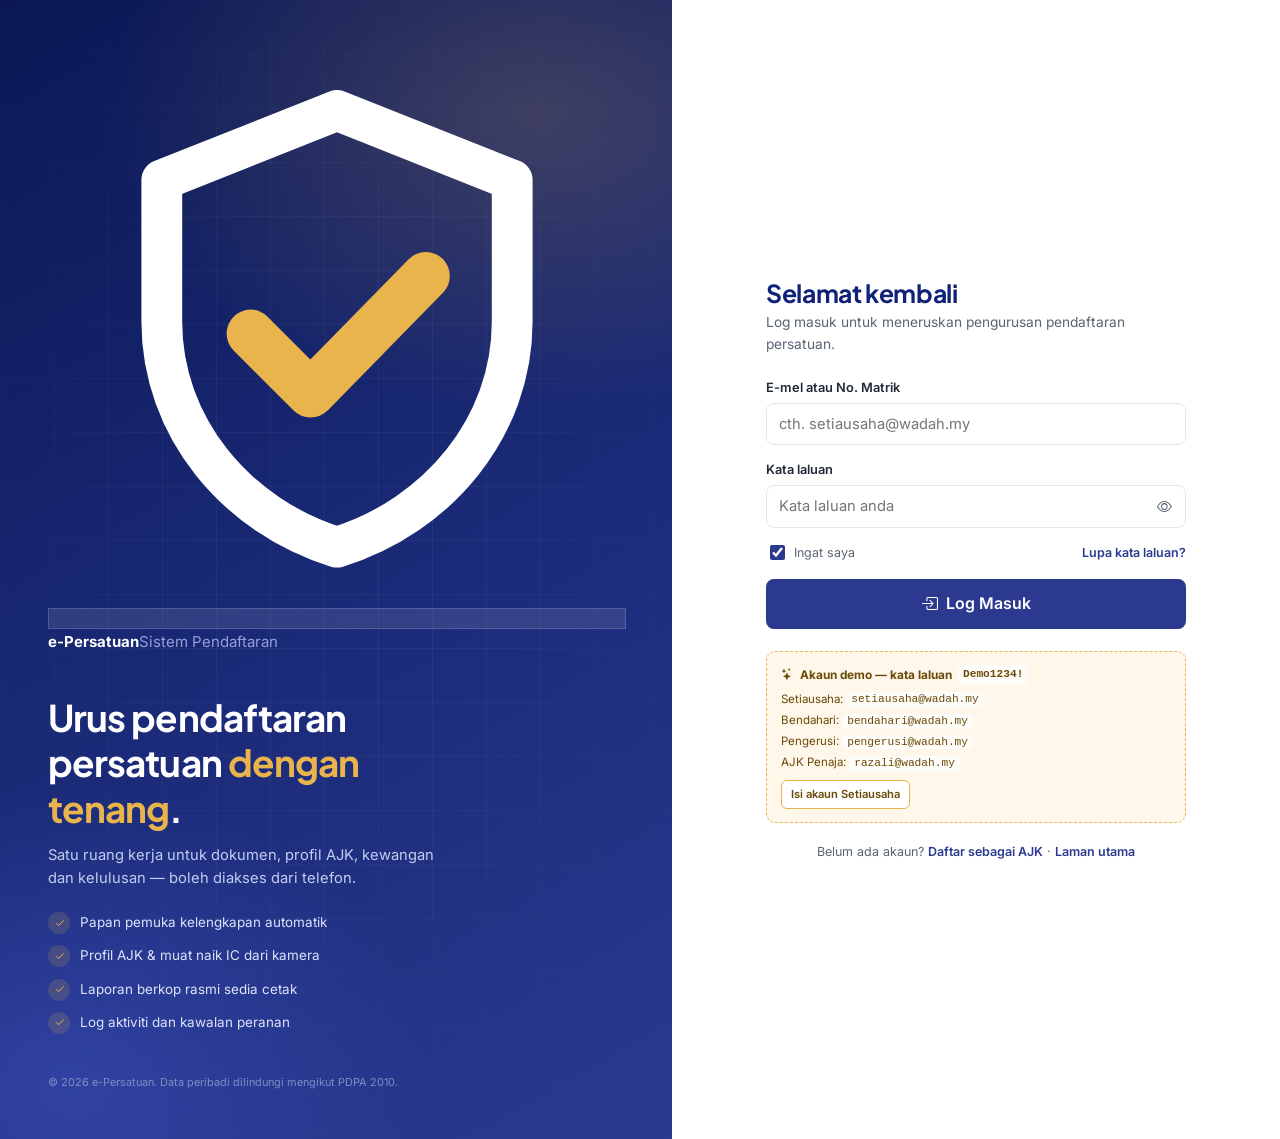
==== app.html @ eb2a5ac9 "e-Persatuan PWA v2.0 - laman web awam + aplikasi mudah alih" ====
<!DOCTYPE html>
<html lang="ms">
<head>
  <meta charset="UTF-8">
  <meta name="viewport" content="width=device-width, initial-scale=1, viewport-fit=cover">
  <title>Aplikasi — e-Persatuan</title>
  <meta name="description" content="Aplikasi pengurusan dokumen dan pendaftaran persatuan.">
  <meta name="theme-color" content="#2B3A8F">
  <link rel="manifest" href="manifest.webmanifest">
  <link rel="icon" href="assets/img/favicon.svg" type="image/svg+xml">
  <link rel="apple-touch-icon" href="assets/img/icon-192.png">
  <meta name="apple-mobile-web-app-capable" content="yes">
  <meta name="mobile-web-app-capable" content="yes">
  <meta name="apple-mobile-web-app-status-bar-style" content="black-translucent">
  <meta name="apple-mobile-web-app-title" content="e-Persatuan">
  <link rel="preconnect" href="https://fonts.googleapis.com">
  <link rel="preconnect" href="https://fonts.gstatic.com" crossorigin>
  <link href="https://fonts.googleapis.com/css2?family=Inter:wght@400;500;600;700&family=Plus+Jakarta+Sans:wght@500;600;700;800&display=swap" rel="stylesheet">
  <link href="https://cdn.jsdelivr.net/npm/bootstrap-icons@1.11.3/font/bootstrap-icons.min.css" rel="stylesheet">
  <link rel="stylesheet" href="assets/css/base.css">
  <link rel="stylesheet" href="assets/css/app.css">
</head>
<body class="app-body">
  <noscript>
    <div style="max-width:560px;margin:3rem auto;padding:1.5rem;font-family:system-ui">
      <h1>JavaScript diperlukan</h1>
      <p>Aplikasi e-Persatuan memerlukan JavaScript. Sila aktifkan JavaScript dalam pelayar anda.</p>
    </div>
  </noscript>

  <a class="skip-link" href="#content">Langkau ke kandungan</a>

  <!-- Splash -->
  <div class="splash" id="splash" role="status" aria-live="polite">
    <div class="splash-inner">
      <div class="splash-mark" aria-hidden="true">
        <svg viewBox="0 0 24 24" fill="none">
          <path d="M12 2.6 4.7 5.5v5.9c0 4.4 3.1 8.1 7.3 9.4 4.2-1.3 7.3-5 7.3-9.4V5.5L12 2.6Z" stroke="currentColor" stroke-width="1.7" stroke-linejoin="round"/>
          <path d="m8.4 11.9 2.5 2.5 4.8-4.9" stroke="#E9B44C" stroke-width="2" stroke-linecap="round" stroke-linejoin="round"/>
        </svg>
      </div>
      <div>
        <b>e-Persatuan</b>
        <span>Sistem Pengurusan Persatuan</span>
      </div>
      <div class="spin" aria-hidden="true"></div>
      <span style="letter-spacing:.02em;text-transform:none;font-size:.78rem" id="splashMsg">Menyediakan ruang kerja…</span>
    </div>
  </div>

  <!-- Log masuk / pendaftaran -->
  <div id="auth" hidden></div>

  <!-- Aplikasi -->
  <div class="app-shell" id="app" hidden>
    <aside class="sidebar" id="sidebar" aria-label="Navigasi utama"></aside>
    <div class="main">
      <header class="topbar" id="topbar"></header>
      <main class="content" id="content" tabindex="-1"></main>
    </div>
  </div>

  <nav class="bottomnav" id="bottomnav" aria-label="Navigasi mudah alih" hidden></nav>

  <div id="toast-root" aria-live="polite" aria-atomic="false"></div>
  <div id="modal-root"></div>
  <div id="print-root" class="print-only" aria-hidden="true"></div>
  <input type="file" id="filePick" aria-label="Pilih fail" hidden>

  <script src="assets/js/db.js" defer></script>
  <script src="assets/js/seed.js" defer></script>
  <script src="assets/js/app.js" defer></script>

  <script>
    // Daftar service worker (PWA)
    if ('serviceWorker' in navigator) {
      window.addEventListener('load', function () {
        navigator.serviceWorker.register('sw.js').then(function (reg) {
          setTimeout(function () { reg.update().catch(function () {}); }, 1500);
        }).catch(function () {});
      });
    }
  </script>
</body>
</html>
---- assets/css/base.css ----
/* ============================================================
   e-Persatuan — Asas reka bentuk (tokens, tipografi, komponen)
   ============================================================ */

:root {
  /* Warna jenama */
  --blue: #2B3A8F;
  --blue-900: #102178;
  --blue-800: #1F2B6B;
  --blue-50: #EEF1FF;
  --blue-100: #DEE3FF;
  --gold: #E9B44C;
  --gold-700: #B45309;
  --gold-50: #FEF7EA;
  --gold-100: #FCE9C2;

  /* Neutrals */
  --bg: #F3F5FA;
  --card: #FFFFFF;
  --text: #1F2937;
  --muted: #5B6474;
  --soft: #6B7280;
  --border: #E5E7EB;
  --border-strong: #D3D8E2;

  /* Status */
  --green: #2E9E6B;
  --green-700: #1B734C;
  --green-50: #E6F7F0;
  --green-100: #B8ECD6;
  --amber: #F59E0B;
  --amber-50: #FEF7EA;
  --red: #EF4444;
  --red-50: #FEE2E2;
  --red-700: #991B1B;

  /* Bentuk & bayang */
  --r-sm: 8px;
  --r: 10px;
  --r-lg: 14px;
  --r-xl: 20px;
  --shadow-1: 0 1px 3px rgba(31, 41, 55, .05), 0 1px 2px -1px rgba(31, 41, 55, .03);
  --shadow-2: 0 4px 6px -1px rgba(43, 58, 143, .08), 0 2px 4px -2px rgba(43, 58, 143, .04);
  --shadow-3: 0 10px 15px -3px rgba(31, 43, 107, .12), 0 4px 6px -4px rgba(31, 43, 107, .08);
  --shadow-4: 0 24px 60px -12px rgba(16, 33, 120, .28);

  --font-head: "Plus Jakarta Sans", "Segoe UI", system-ui, -apple-system, sans-serif;
  --font-body: "Inter", "Segoe UI", system-ui, -apple-system, sans-serif;

  --nav-w: 260px;
  --top-h: 68px;
  --gutter: 1.5rem;
  --ease: cubic-bezier(.4, 0, .2, 1);
}

* { box-sizing: border-box; }

html { -webkit-text-size-adjust: 100%; scroll-behavior: smooth; }

body {
  margin: 0;
  font-family: var(--font-body);
  font-size: 15px;
  line-height: 1.55;
  color: var(--text);
  background: var(--bg);
  -webkit-font-smoothing: antialiased;
  text-rendering: optimizeLegibility;
}

h1, h2, h3, h4, h5 {
  font-family: var(--font-head);
  color: var(--blue-900);
  line-height: 1.25;
  margin: 0 0 .5rem;
  letter-spacing: -.015em;
}

h1 { font-size: clamp(1.7rem, 3vw, 2.4rem); font-weight: 700; }
h2 { font-size: clamp(1.35rem, 2.2vw, 1.8rem); font-weight: 700; }
h3 { font-size: 1.15rem; font-weight: 600; }
h4 { font-size: 1rem; font-weight: 600; }

p { margin: 0 0 1rem; }
a { color: var(--blue); text-decoration: none; }
a:hover { text-decoration: underline; }

img, svg { max-width: 100%; }

button, input, select, textarea { font: inherit; color: inherit; }

:focus-visible {
  outline: 3px solid rgba(43, 58, 143, .28);
  outline-offset: 2px;
  border-radius: 6px;
}

::selection { background: var(--gold); color: var(--blue-900); }

.container {
  width: min(1180px, calc(100% - 2.5rem));
  margin-inline: auto;
}

.sr-only {
  position: absolute; width: 1px; height: 1px; padding: 0; margin: -1px;
  overflow: hidden; clip: rect(0 0 0 0); white-space: nowrap; border: 0;
}

.skip-link {
  position: fixed; left: 12px; top: -60px; z-index: 200;
  background: var(--blue-900); color: #fff; padding: .65rem 1rem;
  border-radius: var(--r-sm); transition: top .2s var(--ease);
}
.skip-link:focus { top: 12px; }

/* ---------- Butang ---------- */
.btn {
  --btn-bg: var(--blue);
  --btn-fg: #fff;
  --btn-border: transparent;
  display: inline-flex;
  align-items: center;
  justify-content: center;
  gap: .5rem;
  min-height: 42px;
  padding: .55rem 1.1rem;
  border: 1px solid var(--btn-border);
  border-radius: var(--r-sm);
  background: var(--btn-bg);
  color: var(--btn-fg);
  font-family: var(--font-body);
  font-size: .925rem;
  font-weight: 600;
  line-height: 1.2;
  cursor: pointer;
  transition: background .18s var(--ease), border-color .18s var(--ease),
              transform .18s var(--ease), box-shadow .18s var(--ease);
  text-decoration: none;
  white-space: nowrap;
  -webkit-tap-highlight-color: transparent;
}
.btn:hover { text-decoration: none; }
.btn:active { transform: translateY(1px); }
.btn:disabled, .btn[aria-disabled="true"] {
  opacity: .5; cursor: not-allowed; transform: none; box-shadow: none;
}
.btn i { font-size: 1.05em; }

.btn-primary { --btn-bg: var(--blue); --btn-fg: #fff; }
.btn-primary:hover { --btn-bg: var(--blue-800); box-shadow: var(--shadow-2); }

.btn-dark { --btn-bg: var(--blue-900); --btn-fg: #fff; }
.btn-dark:hover { --btn-bg: #0A1759; }

.btn-gold { --btn-bg: var(--gold); --btn-fg: var(--blue-900); }
.btn-gold:hover { --btn-bg: #DFA63B; box-shadow: var(--shadow-2); }

.btn-ghost {
  --btn-bg: #fff;
  --btn-fg: var(--text);
  --btn-border: var(--border);
}
.btn-ghost:hover { --btn-border: var(--blue); --btn-bg: var(--blue-50); }

.btn-subtle {
  --btn-bg: var(--blue-50);
  --btn-fg: var(--blue);
  --btn-border: transparent;
}
.btn-subtle:hover { --btn-bg: var(--blue-100); }

.btn-danger { --btn-bg: var(--red); --btn-fg: #fff; }
.btn-danger:hover { --btn-bg: #DC2626; }

.btn-danger-ghost {
  --btn-bg: #fff;
  --btn-fg: var(--red-700);
  --btn-border: #FCA5A5;
}
.btn-danger-ghost:hover { --btn-bg: var(--red-50); }

.btn-sm { min-height: 34px; padding: .35rem .75rem; font-size: .82rem; }
.btn-lg { min-height: 50px; padding: .8rem 1.5rem; font-size: 1rem; }
.btn-block { width: 100%; }
.btn-icon { padding: .5rem; min-height: 38px; min-width: 38px; }

/* ---------- Chip / badge ---------- */
.chip {
  display: inline-flex;
  align-items: center;
  gap: .35rem;
  height: 24px;
  padding: 0 .65rem;
  border-radius: 999px;
  font-size: .72rem;
  font-weight: 600;
  letter-spacing: .01em;
  border: 1px solid transparent;
  white-space: nowrap;
}
.chip i { font-size: .85em; }
.chip-green { background: var(--green-50); color: var(--green-700); border-color: var(--green-100); }
.chip-amber { background: var(--gold-50); color: var(--gold-700); border-color: #FCD34D; }
.chip-grey { background: #F1F3F7; color: #4B5563; border-color: #D1D5DB; }
.chip-red { background: var(--red-50); color: var(--red-700); border-color: #FCA5A5; }
.chip-blue { background: var(--blue-50); color: var(--blue); border-color: var(--blue-100); }
.chip-gold { background: var(--gold-100); color: #7A5000; border-color: var(--gold); }

/* ---------- Kad ---------- */
.card {
  background: var(--card);
  border: 1px solid var(--border);
  border-radius: var(--r-lg);
  box-shadow: var(--shadow-1);
}
.card-pad { padding: 1.25rem; }

.card-head {
  display: flex;
  align-items: center;
  justify-content: space-between;
  gap: 1rem;
  padding: 1rem 1.25rem;
  border-bottom: 1px solid #F1F3F7;
}
.card-head h3, .card-head h4 { margin: 0; }
.card-head .sub { margin: .15rem 0 0; font-size: .8rem; color: var(--muted); }

/* ---------- Borang ---------- */
.field { display: grid; gap: .35rem; margin-bottom: .9rem; }
.field > label, .label {
  font-size: .8rem;
  font-weight: 600;
  color: var(--text);
}
.field .hint { font-size: .74rem; color: var(--muted); }
.req { color: var(--red); }

.input, .select, .textarea {
  width: 100%;
  min-height: 42px;
  padding: .55rem .75rem;
  border: 1px solid var(--border);
  border-radius: var(--r-sm);
  background: #fff;
  color: var(--text);
  font-size: .92rem;
  transition: border-color .15s var(--ease), box-shadow .15s var(--ease), background .15s;
}
.textarea { min-height: 96px; resize: vertical; }
.input:hover, .select:hover, .textarea:hover { border-color: var(--border-strong); }
.input:focus, .select:focus, .textarea:focus {
  outline: none;
  border-color: var(--blue);
  box-shadow: 0 0 0 3px rgba(43, 58, 143, .15);
}
.input:disabled, .input[readonly], .select:disabled, .textarea:disabled {
  background: #F6F7FB;
  color: var(--muted);
  cursor: not-allowed;
}
.input.is-error, .select.is-error, .textarea.is-error { border-color: var(--red); }

.field-row { display: grid; grid-template-columns: 1fr 1fr; gap: 0 1rem; }
.form-actions {
  display: flex;
  flex-wrap: wrap;
  gap: .65rem;
  padding-top: 1rem;
  margin-top: .5rem;
  border-top: 1px solid #F1F3F7;
}

/* ---------- Jadual ---------- */
.table-wrap {
  overflow-x: auto;
  -webkit-overflow-scrolling: touch;
  border-radius: var(--r-lg);
}
table.data {
  width: 100%;
  border-collapse: collapse;
  font-size: .875rem;
  font-variant-numeric: tabular-nums;
}
table.data th {
  text-align: left;
  font-size: .72rem;
  letter-spacing: .04em;
  text-transform: uppercase;
  color: var(--muted);
  background: #F8FAFF;
  padding: .7rem .9rem;
  border-bottom: 1px solid var(--border);
  white-space: nowrap;
}
table.data td {
  padding: .7rem .9rem;
  border-bottom: 1px solid #F1F3F7;
  vertical-align: middle;
}
table.data tr:last-child td { border-bottom: 0; }
table.data tbody tr:hover { background: #FAFBFF; }
.empty-row { text-align: center; color: var(--muted); padding: 2rem 1rem !important; }

/* ---------- Toast ---------- */
#toast-root {
  position: fixed;
  right: 1rem;
  bottom: 1rem;
  z-index: 400;
  display: grid;
  gap: .5rem;
  width: min(360px, calc(100vw - 2rem));
  pointer-events: none;
}
.toast {
  display: flex;
  align-items: flex-start;
  gap: .6rem;
  padding: .8rem .95rem;
  background: #fff;
  border: 1px solid var(--border);
  border-left: 4px solid var(--blue);
  border-radius: var(--r);
  box-shadow: var(--shadow-3);
  font-size: .875rem;
  animation: toast-in .25s var(--ease);
  pointer-events: auto;
}
.toast i { color: var(--blue); font-size: 1.1rem; margin-top: .1rem; }
.toast.ok { border-left-color: var(--green); }
.toast.ok i { color: var(--green); }
.toast.warn { border-left-color: var(--amber); }
.toast.warn i { color: var(--amber); }
.toast.err { border-left-color: var(--red); }
.toast.err i { color: var(--red); }
.toast.out { animation: toast-out .2s var(--ease) forwards; }

@keyframes toast-in { from { opacity: 0; transform: translateY(12px); } }
@keyframes toast-out { to { opacity: 0; transform: translateY(8px); } }

/* ---------- Modal / sheet ---------- */
.modal-backdrop {
  position: fixed;
  inset: 0;
  z-index: 300;
  display: grid;
  place-items: center;
  padding: 1rem;
  background: rgba(16, 25, 40, .5);
  backdrop-filter: blur(3px);
  animation: fade-in .18s var(--ease);
}
.modal {
  width: min(620px, 100%);
  max-height: min(88vh, 860px);
  display: flex;
  flex-direction: column;
  background: #fff;
  border-radius: var(--r-xl);
  box-shadow: var(--shadow-4);
  animation: modal-in .22s var(--ease);
  overflow: hidden;
}
.modal.modal-sm { width: min(440px, 100%); }
.modal.modal-lg { width: min(820px, 100%); }
.modal-head {
  display: flex;
  align-items: flex-start;
  justify-content: space-between;
  gap: 1rem;
  padding: 1.15rem 1.25rem .9rem;
  border-bottom: 1px solid #F1F3F7;
}
.modal-head h3 { margin: 0; font-size: 1.1rem; }
.modal-head p { margin: .2rem 0 0; font-size: .8rem; color: var(--muted); }
.modal-close {
  border: 0; background: transparent; color: var(--muted);
  font-size: 1.25rem; cursor: pointer; line-height: 1;
  padding: .25rem; border-radius: 6px;
}
.modal-close:hover { background: #F1F3F7; color: var(--text); }
.modal-body { padding: 1.15rem 1.25rem; overflow-y: auto; }
.modal-foot {
  display: flex; flex-wrap: wrap; justify-content: flex-end; gap: .6rem;
  padding: .9rem 1.25rem; border-top: 1px solid #F1F3F7; background: #FCFDFF;
}
@keyframes fade-in { from { opacity: 0; } }
@keyframes modal-in { from { opacity: 0; transform: translateY(14px) scale(.985); } }

/* ---------- Lain-lain ---------- */
.spin {
  width: 34px; height: 34px;
  border: 3px solid rgba(43, 58, 143, .18);
  border-top-color: var(--blue);
  border-radius: 50%;
  animation: spin .8s linear infinite;
}
@keyframes spin { to { transform: rotate(360deg); } }

.boot {
  position: fixed; inset: 0; z-index: 500;
  display: grid; place-items: center; gap: 1rem;
  background: var(--bg);
  color: var(--muted);
  font-size: .9rem;
  text-align: center;
}
.boot > div { display: grid; place-items: center; gap: .8rem; }

[hidden] { display: none !important; }

.divider { height: 1px; background: var(--border); border: 0; margin: 1.25rem 0; }

.muted { color: var(--muted); }
.small { font-size: .8rem; }
.tnum { font-variant-numeric: tabular-nums; }
.nowrap { white-space: nowrap; }
.text-green { color: var(--green); }
.text-red { color: var(--red); }
.text-amber { color: var(--gold-700); }

@media (max-width: 640px) {
  .field-row { grid-template-columns: 1fr; }
  .btn { min-height: 46px; }
  .btn-sm { min-height: 38px; }
}

@media (prefers-reduced-motion: reduce) {
  *, *::before, *::after {
    animation-duration: .01ms !important;
    animation-iteration-count: 1 !important;
    transition-duration: .01ms !important;
    scroll-behavior: auto !important;
  }
}
---- assets/css/app.css ----
/* ============================================================
   e-Persatuan — Aplikasi (shell, papan pemuka, modul)
   ============================================================ */

body.app-body { background: var(--bg); }

/* ---------- Splash ---------- */
.splash {
  position: fixed; inset: 0; z-index: 600;
  display: grid; place-items: center;
  background:
    radial-gradient(600px 400px at 70% 20%, rgba(233, 180, 76, .14), transparent 65%),
    linear-gradient(150deg, #0C1A5C, #1C2C78 55%, #2B3A8F);
  color: #DDE4FA;
}
.splash-inner { display: grid; justify-items: center; gap: 1rem; text-align: center; }
.splash-mark {
  width: 64px; height: 64px; border-radius: 18px;
  display: grid; place-items: center;
  background: rgba(255, 255, 255, .1);
  border: 1px solid rgba(255, 255, 255, .16);
  color: #fff;
  box-shadow: 0 20px 40px -20px rgba(0, 0, 0, .6);
}
.splash-mark svg { width: 36px; height: 36px; }
.splash b { font-family: var(--font-head); color: #fff; font-size: 1.15rem; letter-spacing: -.02em; }
.splash span { font-size: .78rem; color: #99A8DA; letter-spacing: .12em; text-transform: uppercase; }
.splash .spin { border-color: rgba(255, 255, 255, .18); border-top-color: var(--gold); }

/* ---------- Shell ---------- */
.app-shell { display: grid; grid-template-columns: var(--nav-w) minmax(0, 1fr); min-height: 100vh; }

.sidebar {
  position: sticky; top: 0;
  height: 100vh;
  display: flex;
  flex-direction: column;
  background: linear-gradient(180deg, #102178 0%, #1B2A78 45%, #223181 100%);
  color: #D7DEF8;
  overflow: hidden;
  z-index: 40;
}
.sidebar::after {
  content: "";
  position: absolute; left: -40px; bottom: -80px;
  width: 230px; height: 230px; border-radius: 50%;
  background: radial-gradient(circle, rgba(233, 180, 76, .14), transparent 70%);
  pointer-events: none;
}
.side-brand {
  display: flex; align-items: center; gap: .65rem;
  padding: 1.1rem 1.15rem 1rem;
  color: #fff;
  border-bottom: 1px solid rgba(255, 255, 255, .09);
  text-decoration: none;
}
.side-brand:hover { text-decoration: none; }
.side-brand .logo {
  width: 40px; height: 40px; border-radius: 11px;
  display: grid; place-items: center;
  background: rgba(255, 255, 255, .1);
  border: 1px solid rgba(255, 255, 255, .16);
  flex: none;
}
.side-brand .logo svg { width: 23px; height: 23px; }
.side-brand .logo img { width: 100%; height: 100%; object-fit: cover; border-radius: 10px; }
.side-brand b { display: block; font-family: var(--font-head); font-size: .95rem; letter-spacing: -.01em; }
.side-brand span { display: block; font-size: .6rem; letter-spacing: .12em; text-transform: uppercase; color: #B6C1E8; }

.side-scroll { flex: 1; overflow-y: auto; padding: .85rem .7rem 1rem; scrollbar-width: thin; }
.side-scroll::-webkit-scrollbar { width: 5px; }
.side-scroll::-webkit-scrollbar-thumb { background: rgba(255, 255, 255, .14); border-radius: 99px; }

.nav-label {
  font-size: .6rem; letter-spacing: .14em; text-transform: uppercase;
  color: #8290C8; font-weight: 700;
  padding: .8rem .55rem .4rem;
}
.nav-item {
  display: flex; align-items: center; gap: .65rem;
  padding: .58rem .65rem;
  margin-bottom: .12rem;
  border-radius: 8px;
  color: #C8D1F0;
  font-size: .855rem;
  font-weight: 500;
  text-decoration: none;
  position: relative;
  transition: background .15s, color .15s;
}
.nav-item:hover { background: rgba(255, 255, 255, .08); color: #fff; text-decoration: none; }
.nav-item i { font-size: 1rem; width: 1.2rem; text-align: center; opacity: .9; }
.nav-item.active {
  background: #fff;
  color: var(--blue-900);
  font-weight: 600;
  box-shadow: 0 4px 12px -4px rgba(0, 0, 0, .35);
}
.nav-item.active i { color: var(--blue); opacity: 1; }
.nav-item .badge {
  margin-left: auto;
  min-width: 20px; height: 20px;
  padding: 0 .35rem;
  border-radius: 999px;
  display: grid; place-items: center;
  background: var(--gold);
  color: #422C00;
  font-size: .68rem;
  font-weight: 700;
}
.nav-item.active .badge { background: var(--blue-900); color: #fff; }

.side-foot {
  padding: .8rem .7rem 1rem;
  border-top: 1px solid rgba(255, 255, 255, .09);
}
.side-user {
  display: flex; align-items: center; gap: .6rem;
  padding: .55rem .6rem;
  border-radius: 9px;
  background: rgba(255, 255, 255, .07);
  margin-bottom: .5rem;
}
.avatar {
  width: 34px; height: 34px; border-radius: 50%;
  display: grid; place-items: center;
  background: linear-gradient(145deg, #E9B44C, #C8912B);
  color: #2A1E00;
  font-family: var(--font-head);
  font-weight: 700;
  font-size: .78rem;
  flex: none;
  letter-spacing: .02em;
}
.avatar.blue { background: linear-gradient(145deg, #4C60D0, #2B3A8F); color: #fff; }
.avatar.lg { width: 52px; height: 52px; font-size: 1.05rem; }
.side-user .who { min-width: 0; }
.side-user b { display: block; color: #fff; font-size: .8rem; font-weight: 600; overflow: hidden; text-overflow: ellipsis; white-space: nowrap; }
.side-user span { display: block; font-size: .68rem; color: #B6C1E8; }
.side-logout {
  display: flex; align-items: center; gap: .5rem;
  width: 100%;
  padding: .5rem .6rem;
  border: 0; background: transparent;
  color: #AEB9E2; font-size: .8rem; font-weight: 500;
  border-radius: 7px; cursor: pointer;
  text-align: left;
}
.side-logout:hover { background: rgba(255, 255, 255, .08); color: #fff; }

/* ---------- Main / topbar ---------- */
.main { min-width: 0; display: flex; flex-direction: column; }
.topbar {
  position: sticky; top: 0; z-index: 30;
  min-height: var(--top-h);
  display: flex; align-items: center; gap: 1rem;
  padding: .75rem clamp(1rem, 2vw, 1.75rem);
  background: rgba(255, 255, 255, .92);
  backdrop-filter: blur(10px);
  border-bottom: 1px solid var(--border);
}
.top-title { min-width: 0; margin-right: auto; }
.top-title .crumb {
  font-size: .64rem; letter-spacing: .1em; text-transform: uppercase;
  color: var(--soft); font-weight: 600; margin-bottom: .05rem;
}
.top-title h1 {
  font-size: clamp(1.05rem, 1.6vw, 1.28rem);
  margin: 0; letter-spacing: -.02em;
  white-space: nowrap; overflow: hidden; text-overflow: ellipsis;
}
.top-actions { display: flex; align-items: center; gap: .45rem; }
.top-role {
  display: inline-flex; align-items: center; gap: .4rem;
  height: 34px; padding: 0 .7rem;
  border-radius: 999px;
  background: var(--blue-50);
  color: var(--blue);
  font-size: .74rem; font-weight: 600;
  border: 1px solid var(--blue-100);
}
.icon-btn {
  position: relative;
  width: 38px; height: 38px;
  border: 1px solid var(--border);
  background: #fff; color: var(--muted);
  border-radius: 9px;
  display: grid; place-items: center;
  font-size: 1rem; cursor: pointer;
  transition: background .15s, color .15s, border-color .15s;
}
.icon-btn:hover { background: var(--blue-50); color: var(--blue); border-color: var(--blue-100); }
.icon-btn .dot {
  position: absolute; top: 7px; right: 8px;
  width: 7px; height: 7px; border-radius: 50%;
  background: var(--gold); border: 1.5px solid #fff;
}
.top-user {
  display: flex; align-items: center; gap: .5rem;
  padding: .25rem .45rem .25rem .25rem;
  border-radius: 999px;
  border: 1px solid var(--border);
  background: #fff;
}
.top-user b { font-size: .78rem; line-height: 1.15; display: block; }
.top-user span { font-size: .66rem; color: var(--muted); display: block; }
.top-user .avatar { width: 30px; height: 30px; font-size: .68rem; }

.content {
  flex: 1;
  padding: clamp(1rem, 2vw, 1.75rem);
  max-width: 1480px;
  width: 100%;
  margin: 0 auto;
  outline: none;
}

.page-head {
  display: flex; align-items: flex-start; justify-content: space-between;
  gap: 1rem; flex-wrap: wrap;
  margin-bottom: 1.25rem;
}
.page-head h2 { margin: 0 0 .2rem; font-size: clamp(1.25rem, 2vw, 1.55rem); }
.page-head p { margin: 0; color: var(--muted); font-size: .86rem; max-width: 70ch; }
.page-head .actions { display: flex; flex-wrap: wrap; gap: .5rem; }

/* ---------- Bottom nav ---------- */
.bottomnav {
  display: none;
  position: fixed; left: 0; right: 0; bottom: 0; z-index: 45;
  background: rgba(255, 255, 255, .97);
  backdrop-filter: blur(12px);
  border-top: 1px solid var(--border);
  padding: .3rem .25rem calc(.3rem + env(safe-area-inset-bottom));
  box-shadow: 0 -6px 20px -12px rgba(16, 33, 120, .25);
}
.bottomnav-inner { display: grid; grid-auto-flow: column; grid-auto-columns: 1fr; max-width: 520px; margin: 0 auto; }
.bn-item {
  display: grid; justify-items: center; gap: .12rem;
  padding: .35rem .2rem;
  border: 0; background: transparent;
  color: var(--soft);
  font-size: .62rem; font-weight: 600;
  text-decoration: none; cursor: pointer;
  border-radius: 8px;
}
.bn-item i { font-size: 1.12rem; }
.bn-item.active { color: var(--blue); }
.bn-item.active i { transform: translateY(-1px); }
.bn-item:hover { text-decoration: none; color: var(--blue); }

/* ---------- Papan pemuka ---------- */
.hello {
  display: flex; align-items: center; gap: 1rem;
  padding: 1.15rem 1.25rem;
  border-radius: var(--r-lg);
  background:
    radial-gradient(500px 200px at 88% 0%, rgba(233, 180, 76, .14), transparent 65%),
    linear-gradient(120deg, #102178, #24358C 70%, #2E409B);
  color: #fff;
  box-shadow: var(--shadow-2);
  margin-bottom: 1.15rem;
  flex-wrap: wrap;
}
.hello .avatar { width: 46px; height: 46px; font-size: .95rem; background: rgba(255, 255, 255, .14); color: #fff; border: 1px solid rgba(255, 255, 255, .2); }
.hello .h-copy { min-width: 0; margin-right: auto; }
.hello .h-copy span { font-size: .72rem; color: #C9D3F2; letter-spacing: .06em; text-transform: uppercase; font-weight: 600; }
.hello .h-copy h2 { color: #fff; font-size: clamp(1.1rem, 2vw, 1.4rem); margin: .1rem 0 0; }
.hello .h-copy p { margin: .2rem 0 0; font-size: .8rem; color: #C3CDF0; }
.hello .h-meta { display: flex; flex-wrap: wrap; gap: .5rem; }
.hello .h-chip {
  display: inline-flex; align-items: center; gap: .4rem;
  padding: .35rem .65rem;
  border-radius: 999px;
  background: rgba(255, 255, 255, .1);
  border: 1px solid rgba(255, 255, 255, .14);
  font-size: .72rem; font-weight: 600;
  color: #E7ECFF;
}
.hello .h-chip.gold { background: rgba(233, 180, 76, .16); border-color: rgba(233, 180, 76, .35); color: #F7DCA6; }

.section-title {
  display: flex; align-items: center; justify-content: space-between;
  gap: .75rem; margin: 1.4rem 0 .7rem;
}
.section-title h3 {
  margin: 0; font-size: .92rem; letter-spacing: -.01em;
  display: flex; align-items: center; gap: .45rem;
}
.section-title h3 i { color: var(--gold-700); font-size: .95rem; }
.section-title .link {
  font-size: .76rem; font-weight: 600; color: var(--blue);
  background: none; border: 0; cursor: pointer; padding: .2rem .3rem;
}
.section-title .link:hover { text-decoration: underline; }

.tiles {
  display: grid;
  grid-template-columns: repeat(auto-fill, minmax(132px, 1fr));
  gap: .7rem;
}
.tile {
  display: flex; flex-direction: column; align-items: center; justify-content: center;
  gap: .55rem;
  padding: 1rem .6rem;
  min-height: 112px;
  background: #fff;
  border: 1px solid var(--border);
  border-radius: var(--r);
  box-shadow: var(--shadow-1);
  color: var(--text);
  text-align: center;
  text-decoration: none;
  cursor: pointer;
  transition: transform .16s var(--ease), box-shadow .16s var(--ease), border-color .16s;
  position: relative;
}
.tile:hover { transform: translateY(-2px); box-shadow: var(--shadow-2); border-color: var(--blue-100); text-decoration: none; }
.tile .ti {
  width: 40px; height: 40px; border-radius: 11px;
  display: grid; place-items: center;
  background: var(--blue-50); color: var(--blue);
  font-size: 1.1rem;
  position: relative;
}
.tile .ti::after {
  content: ""; position: absolute; right: 4px; bottom: 4px;
  width: 6px; height: 6px; border-radius: 2px; background: var(--gold);
}
.tile b { font-size: .78rem; font-weight: 600; line-height: 1.25; }
.tile .count {
  position: absolute; top: 7px; right: 7px;
  min-width: 19px; height: 19px; padding: 0 .3rem;
  border-radius: 999px;
  display: grid; place-items: center;
  background: var(--gold); color: #422C00;
  font-size: .64rem; font-weight: 700;
}

.stat-grid {
  display: grid;
  grid-template-columns: repeat(4, minmax(0, 1fr));
  gap: .8rem;
}
.stat {
  background: #fff;
  border: 1px solid var(--border);
  border-radius: var(--r-lg);
  padding: 1rem 1.05rem;
  box-shadow: var(--shadow-1);
  position: relative;
  overflow: hidden;
}
.stat .s-top { display: flex; align-items: center; justify-content: space-between; gap: .5rem; margin-bottom: .55rem; }
.stat .s-label { font-size: .68rem; letter-spacing: .07em; text-transform: uppercase; color: var(--muted); font-weight: 700; }
.stat .s-icon {
  width: 30px; height: 30px; border-radius: 8px;
  display: grid; place-items: center;
  background: var(--blue-50); color: var(--blue); font-size: .9rem;
}
.stat .s-icon.green { background: var(--green-50); color: var(--green); }
.stat .s-icon.gold { background: var(--gold-50); color: var(--gold-700); }
.stat .s-icon.red { background: var(--red-50); color: var(--red); }
.stat b.s-value { font-family: var(--font-head); font-size: clamp(1.5rem, 2.5vw, 1.9rem); color: var(--blue-900); line-height: 1.1; display: block; }
.stat .s-foot { display: flex; align-items: center; gap: .35rem; margin-top: .4rem; font-size: .7rem; color: var(--muted); }
.stat .s-foot .up { color: var(--green-700); font-weight: 600; }
.stat .s-foot .down { color: #B91C1C; font-weight: 600; }

.dash-grid {
  display: grid;
  grid-template-columns: minmax(0, 1.55fr) minmax(0, 1fr);
  gap: .9rem;
  align-items: start;
  margin-top: .9rem;
}
.dash-col { display: grid; gap: .9rem; align-content: start; }

/* ---------- Progress list ---------- */
.progress-panel .pp-head {
  display: flex; align-items: center; justify-content: space-between; gap: 1rem;
  padding: 1rem 1.2rem .75rem;
}
.progress-panel .pp-head h3 { margin: 0; font-size: .95rem; }
.progress-panel .pp-head p { margin: .15rem 0 0; font-size: .74rem; color: var(--muted); }
.pp-pct {
  font-family: var(--font-head);
  font-size: 1.55rem; font-weight: 700; color: var(--blue-900);
  line-height: 1;
}
.pp-pct small { font-size: .6rem; color: var(--muted); font-weight: 600; letter-spacing: .05em; }
.pp-bar { height: 8px; background: #EDF0F9; border-radius: 999px; overflow: hidden; margin: 0 1.2rem .9rem; }
.pp-bar i { display: block; height: 100%; border-radius: 999px; background: linear-gradient(90deg, var(--blue), #6C7CE0); transition: width .5s var(--ease); }

.check-rows { display: grid; gap: .45rem; padding: 0 1.2rem 1.1rem; }
.check-row {
  display: flex; align-items: center; gap: .7rem;
  padding: .65rem .7rem;
  border: 1px solid var(--border);
  border-radius: 9px;
  background: #fff;
  cursor: pointer;
  transition: background .15s, border-color .15s;
}
.check-row:hover { background: #FAFBFF; border-color: var(--blue-100); }
.check-row .cr-icon {
  width: 26px; height: 26px; border-radius: 50%;
  display: grid; place-items: center;
  background: var(--green-50); color: var(--green-700);
  font-size: .75rem; flex: none;
}
.check-row.pending .cr-icon { background: var(--gold-50); color: var(--gold-700); }
.check-row.todo .cr-icon { background: #F1F3F7; color: var(--muted); }
.check-row .cr-copy { min-width: 0; margin-right: auto; }
.check-row b { display: block; font-size: .8rem; font-weight: 600; }
.check-row span { display: block; font-size: .68rem; color: var(--muted); white-space: nowrap; overflow: hidden; text-overflow: ellipsis; }

/* ---------- Kalendar ---------- */
.cal { padding: .9rem 1rem 1rem; }
.cal-head { display: flex; align-items: center; justify-content: space-between; margin-bottom: .7rem; }
.cal-head b { font-family: var(--font-head); font-size: .86rem; color: var(--blue-900); }
.cal-nav { display: flex; gap: .25rem; }
.cal-nav button {
  width: 28px; height: 28px; border-radius: 7px;
  border: 1px solid var(--border); background: #fff;
  color: var(--muted); cursor: pointer; display: grid; place-items: center; font-size: .8rem;
}
.cal-nav button:hover { background: var(--blue-50); color: var(--blue); }
.cal-grid { display: grid; grid-template-columns: repeat(7, 1fr); gap: 2px; text-align: center; }
.cal-grid .dow { font-size: .58rem; font-weight: 700; color: var(--soft); text-transform: uppercase; padding: .3rem 0; }
.cal-day {
  aspect-ratio: 1;
  display: grid; place-items: center;
  font-size: .74rem;
  border-radius: 8px;
  color: var(--text);
  position: relative;
}
.cal-day.out { color: #6B7280; }
.cal-day.today { background: var(--blue); color: #fff; font-weight: 700; }
.cal-day.mark { background: var(--gold-50); color: var(--gold-700); font-weight: 700; }
.cal-day.mark::after {
  content: ""; position: absolute; bottom: 4px;
  width: 3px; height: 3px; border-radius: 50%; background: var(--gold-700);
}
.cal-day.today.mark { background: var(--blue); color: #fff; }
.cal-legend { display: flex; flex-wrap: wrap; gap: .6rem; margin-top: .7rem; font-size: .64rem; color: var(--muted); }
.cal-legend span { display: inline-flex; align-items: center; gap: .3rem; }
.cal-legend i { width: 7px; height: 7px; border-radius: 2px; display: inline-block; }

/* ---------- Notis ---------- */
.notices { display: grid; gap: .5rem; padding: .9rem 1rem 1rem; }
.notice {
  display: flex; gap: .6rem;
  padding: .7rem .75rem;
  border-radius: 9px;
  border: 1px solid var(--border);
  background: #fff;
  font-size: .76rem;
}
.notice i { font-size: .95rem; margin-top: .1rem; flex: none; }
.notice b { display: block; font-size: .76rem; margin-bottom: .1rem; }
.notice span { color: var(--muted); display: block; line-height: 1.45; }
.notice.warn { background: var(--gold-50); border-color: #FDE2A8; }
.notice.warn i { color: var(--gold-700); }
.notice.info { background: var(--blue-50); border-color: var(--blue-100); }
.notice.info i { color: var(--blue); }
.notice.danger { background: #FFF5F5; border-color: #FECACA; }
.notice.danger i { color: var(--red); }
.notice.ok { background: var(--green-50); border-color: var(--green-100); }
.notice.ok i { color: var(--green-700); }
.notice .link { margin-top: .3rem; display: inline-block; font-weight: 600; color: var(--blue); font-size: .72rem; }

/* ---------- Senarai semak ---------- */
.item-list { display: grid; gap: .65rem; }
.item {
  display: flex; gap: .9rem; align-items: flex-start;
  padding: 1rem 1.1rem;
  background: #fff;
  border: 1px solid var(--border);
  border-radius: var(--r-lg);
  box-shadow: var(--shadow-1);
}
.item .it-icon {
  width: 38px; height: 38px; border-radius: 10px;
  display: grid; place-items: center;
  background: var(--blue-50); color: var(--blue);
  font-size: 1rem; flex: none;
}
.item.done .it-icon { background: var(--green-50); color: var(--green-700); }
.item.warn .it-icon { background: var(--gold-50); color: var(--gold-700); }
.item .it-copy { min-width: 0; flex: 1; }
.item .it-top { display: flex; align-items: center; gap: .5rem; flex-wrap: wrap; margin-bottom: .15rem; }
.item h4 { margin: 0; font-size: .9rem; }
.item p { margin: 0; font-size: .76rem; color: var(--muted); }
.item .it-meta { display: flex; flex-wrap: wrap; gap: .3rem 1rem; margin-top: .45rem; font-size: .68rem; color: var(--soft); }
.item .it-actions { display: flex; flex-wrap: wrap; gap: .4rem; margin-top: .55rem; }

/* ---------- Profil ---------- */
.profile-layout { display: grid; grid-template-columns: minmax(0, 1.5fr) minmax(0, 1fr); gap: .9rem; align-items: start; }
.profile-card { padding: 1.2rem; }
.profile-hero {
  display: flex; gap: .9rem; align-items: center;
  padding-bottom: 1rem; margin-bottom: 1rem;
  border-bottom: 1px solid #F1F3F7;
}
.profile-hero .avatar { width: 56px; height: 56px; font-size: 1.1rem; }
.profile-hero .ph-copy { min-width: 0; }
.profile-hero h3 { margin: 0 0 .1rem; font-size: 1.05rem; }
.profile-hero p { margin: 0; font-size: .76rem; color: var(--muted); }

.upload-grid { display: grid; grid-template-columns: repeat(3, 1fr); gap: .65rem; }
.upload {
  position: relative;
  display: grid; justify-items: center; gap: .35rem;
  padding: .9rem .5rem;
  border: 1.5px dashed var(--blue);
  border-radius: 10px;
  background: rgba(43, 58, 143, .02);
  text-align: center;
  cursor: pointer;
  min-height: 118px;
  transition: background .15s, border-color .15s;
  overflow: hidden;
}
.upload:hover { background: var(--blue-50); }
.upload input { position: absolute; inset: 0; opacity: 0; cursor: pointer; }
.upload i.bi { font-size: 1.35rem; color: var(--blue); }
.upload b { font-size: .72rem; font-weight: 600; }
.upload span { font-size: .62rem; color: var(--muted); }
.upload.has-file { border-style: solid; border-color: var(--green); background: var(--green-50); }
.upload.has-file i.bi { color: var(--green-700); }
.upload img.thumb { position: absolute; inset: 0; width: 100%; height: 100%; object-fit: cover; opacity: .9; }
.upload .thumb-label {
  position: relative; z-index: 1;
  margin-top: auto;
  background: rgba(16, 25, 40, .72);
  color: #fff; font-size: .6rem; font-weight: 600;
  padding: .18rem .45rem; border-radius: 999px;
}
.upload .remove {
  position: absolute; top: 4px; right: 4px; z-index: 2;
  width: 22px; height: 22px; border-radius: 50%;
  border: 0; background: rgba(16, 25, 40, .7); color: #fff;
  font-size: .65rem; cursor: pointer; display: grid; place-items: center;
}

.lock-banner {
  display: flex; gap: .6rem; align-items: flex-start;
  padding: .8rem .9rem;
  border-radius: 9px;
  background: var(--blue-50);
  border: 1px solid var(--blue-100);
  font-size: .76rem; color: #303E8B;
  margin-bottom: 1rem;
}
.lock-banner i { margin-top: .05rem; }
.lock-banner.green { background: var(--green-50); border-color: var(--green-100); color: #1B5C41; }
.lock-banner.amber { background: var(--gold-50); border-color: #FDE2A8; color: #7A5000; }
.lock-banner.red { background: #FFF5F5; border-color: #FECACA; color: var(--red-700); }

.detail-list { display: grid; gap: .65rem; margin: 0; }
.detail-list .dl {
  display: grid; gap: .05rem;
  padding-bottom: .55rem;
  border-bottom: 1px solid #F1F3F7;
}
.detail-list .dl:last-child { border-bottom: 0; padding-bottom: 0; }
.detail-list dt { font-size: .64rem; letter-spacing: .06em; text-transform: uppercase; color: var(--soft); font-weight: 700; }
.detail-list dd { margin: 0; font-size: .82rem; font-weight: 500; word-break: break-word; }

/* ---------- Dokumen ---------- */
.doc-grid { display: grid; grid-template-columns: repeat(auto-fill, minmax(260px, 1fr)); gap: .7rem; }
.doc-card {
  display: flex; gap: .7rem;
  padding: .8rem;
  background: #fff;
  border: 1px solid var(--border);
  border-radius: 10px;
  box-shadow: var(--shadow-1);
  align-items: flex-start;
}
.doc-card .di {
  width: 38px; height: 38px; border-radius: 9px;
  display: grid; place-items: center;
  font-size: 1.15rem; flex: none;
  background: var(--blue-50); color: var(--blue);
}
.doc-card .di.pdf { background: #FEF2F2; color: #DC2626; }
.doc-card .di.img { background: #ECFDF5; color: #059669; }
.doc-card .di.doc { background: #EFF6FF; color: #2563EB; }
.doc-card .dc-copy { min-width: 0; flex: 1; }
.doc-card b { display: block; font-size: .8rem; font-weight: 600; overflow: hidden; text-overflow: ellipsis; white-space: nowrap; }
.doc-card span { display: block; font-size: .68rem; color: var(--muted); }
.doc-card .dc-actions { display: flex; gap: .25rem; margin-top: .4rem; }
.doc-card .dc-actions button {
  border: 1px solid var(--border); background: #fff; color: var(--muted);
  width: 28px; height: 28px; border-radius: 6px; display: grid; place-items: center;
  font-size: .75rem; cursor: pointer;
}
.doc-card .dc-actions button:hover { color: var(--blue); border-color: var(--blue-100); background: var(--blue-50); }
.doc-card .dc-actions button.del:hover { color: var(--red); border-color: #FECACA; background: #FEF2F2; }

.dropzone {
  display: grid; justify-items: center; gap: .4rem;
  padding: 1.4rem 1rem;
  border: 1.5px dashed var(--border-strong);
  border-radius: var(--r-lg);
  background: #FBFCFE;
  text-align: center;
  margin-bottom: 1rem;
  transition: border-color .15s, background .15s;
}
.dropzone.drag { border-color: var(--blue); background: var(--blue-50); }
.dropzone i { font-size: 1.6rem; color: var(--blue); }
.dropzone b { font-size: .86rem; }
.dropzone span { font-size: .72rem; color: var(--muted); }

/* ---------- Kewangan ---------- */
.money { font-variant-numeric: tabular-nums; font-weight: 600; }
.money.in { color: var(--green-700); }
.money.out { color: var(--red-700); }

/* ---------- Log ---------- */
.log-list { display: grid; gap: .4rem; }
.log-item {
  display: flex; gap: .7rem; align-items: flex-start;
  padding: .65rem .8rem;
  border: 1px solid var(--border);
  border-radius: 9px;
  background: #fff;
  font-size: .78rem;
}
.log-item .li-dot {
  width: 28px; height: 28px; border-radius: 8px;
  background: var(--blue-50); color: var(--blue);
  display: grid; place-items: center; font-size: .8rem; flex: none;
}
.log-item b { display: block; font-weight: 600; }
.log-item span { color: var(--muted); font-size: .7rem; display: block; }
.log-item time { margin-left: auto; font-size: .64rem; color: var(--soft); white-space: nowrap; }

/* ---------- Laporan ---------- */
.report-preview {
  background: #fff;
  border: 1px solid var(--border);
  border-radius: var(--r-lg);
  padding: clamp(1.2rem, 4vw, 2.4rem);
  box-shadow: var(--shadow-1);
}
.report-head {
  display: flex; align-items: center; gap: 1rem;
  padding-bottom: 1rem; border-bottom: 2px solid var(--blue-900);
  margin-bottom: 1.2rem;
}
.report-head .rlogo {
  width: 58px; height: 58px; border-radius: 12px;
  display: grid; place-items: center;
  background: var(--blue-50); color: var(--blue-900);
  font-family: var(--font-head); font-weight: 700; font-size: 1.1rem;
  flex: none; overflow: hidden;
}
.report-head .rlogo img { width: 100%; height: 100%; object-fit: cover; }
.report-head h2 { margin: 0; font-size: 1.15rem; }
.report-head p { margin: .1rem 0 0; font-size: .74rem; color: var(--muted); }
.report-meta { display: grid; grid-template-columns: repeat(3, 1fr); gap: .6rem; margin-bottom: 1.1rem; }
.report-meta div { background: #F8FAFF; border: 1px solid var(--border); border-radius: 8px; padding: .55rem .65rem; }
.report-meta small { display: block; font-size: .6rem; text-transform: uppercase; letter-spacing: .06em; color: var(--soft); font-weight: 700; }
.report-meta b { font-size: .82rem; }

/* ---------- Pengguna ---------- */
.user-cell { display: flex; align-items: center; gap: .55rem; }
.user-cell .avatar { width: 32px; height: 32px; font-size: .7rem; }
.user-cell b { display: block; font-size: .8rem; }
.user-cell span { display: block; font-size: .68rem; color: var(--muted); }

/* ---------- Tetapan ---------- */
.settings-grid { display: grid; grid-template-columns: repeat(2, minmax(0, 1fr)); gap: .9rem; align-items: start; }
.setting-row { display: flex; align-items: center; justify-content: space-between; gap: 1rem; padding: .75rem 0; border-bottom: 1px solid #F1F3F7; }
.setting-row:last-child { border-bottom: 0; }
.setting-row .sr-copy b { display: block; font-size: .82rem; }
.setting-row .sr-copy span { display: block; font-size: .72rem; color: var(--muted); max-width: 46ch; }

.switch { position: relative; width: 42px; height: 24px; flex: none; }
.switch input { position: absolute; opacity: 0; width: 100%; height: 100%; margin: 0; cursor: pointer; }
.switch i {
  position: absolute; inset: 0; border-radius: 999px; background: #D6DBE6;
  transition: background .2s; pointer-events: none;
}
.switch i::after {
  content: ""; position: absolute; top: 3px; left: 3px;
  width: 18px; height: 18px; border-radius: 50%; background: #fff;
  transition: transform .2s; box-shadow: 0 1px 2px rgba(0, 0, 0, .2);
}
.switch input:checked + i { background: var(--green); }
.switch input:checked + i::after { transform: translateX(18px); }

/* ---------- Cetakan ---------- */
.print-only { display: none; }

@media print {
  @page { size: A4; margin: 14mm; }
  body { background: #fff !important; }
  .sidebar, .topbar, .bottomnav, #toast-root, .modal-backdrop,
  .page-head .actions, .no-print { display: none !important; }
  .app-shell { display: block; }
  .content { padding: 0; max-width: none; }
  .print-only { display: block; }
  .report-preview { border: 0; box-shadow: none; padding: 0; }
  .report-meta { grid-template-columns: repeat(3, 1fr); }
  table.data th { background: #F1F3F7 !important; -webkit-print-color-adjust: exact; print-color-adjust: exact; }
  .chip { border: 1px solid #999 !important; }
  a { color: inherit; text-decoration: none; }
  .sign-grid { display: grid; grid-template-columns: 1fr 1fr; gap: 2.5rem; margin-top: 2.5rem; }
  .sign-box { border-top: 1px solid #333; padding-top: .5rem; font-size: .78rem; }
}

/* ---------- Auth / log masuk ---------- */
.auth-screen {
  min-height: 100svh;
  display: grid;
  grid-template-columns: 1.05fr .95fr;
  background: #fff;
}
.auth-brand {
  position: relative;
  overflow: hidden;
  display: flex;
  flex-direction: column;
  justify-content: space-between;
  padding: clamp(1.5rem, 4vw, 3rem);
  color: #fff;
  background:
    radial-gradient(700px 480px at 80% 10%, rgba(233, 180, 76, .2), transparent 62%),
    radial-gradient(600px 500px at 10% 95%, rgba(76, 96, 220, .35), transparent 60%),
    linear-gradient(150deg, #0B1855, #1B2B79 55%, #2B3A8F);
}
.auth-brand::before {
  content: "";
  position: absolute; inset: 0;
  background-image:
    linear-gradient(rgba(255, 255, 255, .045) 1px, transparent 1px),
    linear-gradient(90deg, rgba(255, 255, 255, .045) 1px, transparent 1px);
  background-size: 54px 54px;
  mask-image: radial-gradient(70% 65% at 50% 45%, #000 30%, transparent 100%);
}
.auth-brand > * { position: relative; }
.auth-brand .brand { color: #fff; margin: 0; }
.auth-brand .brand-name span { color: #93A1D6; }
.auth-brand .brand-mark { background: rgba(255, 255, 255, .1); border: 1px solid rgba(255, 255, 255, .16); box-shadow: none; }
.auth-pitch { max-width: 46ch; margin: auto 0; padding: 2.5rem 0; }
.auth-pitch h2 {
  color: #fff; font-size: clamp(1.6rem, 3vw, 2.3rem);
  letter-spacing: -.025em; margin-bottom: .8rem;
}
.auth-pitch h2 em { font-style: normal; color: var(--gold); }
.auth-pitch p { color: #C3CDF0; font-size: .92rem; }
.auth-points { list-style: none; margin: 1.4rem 0 0; padding: 0; display: grid; gap: .7rem; }
.auth-points li { display: flex; gap: .6rem; font-size: .84rem; color: #DCE3FA; }
.auth-points i {
  width: 22px; height: 22px; border-radius: 50%;
  display: grid; place-items: center; flex: none;
  background: rgba(233, 180, 76, .16); color: var(--gold);
  font-size: .7rem;
}
.auth-brand .auth-foot { font-size: .68rem; color: #7F8DC4; }

.auth-panel {
  display: grid;
  place-items: center;
  padding: clamp(1.25rem, 4vw, 3rem);
  background: #fff;
}
.auth-box { width: min(420px, 100%); }
.auth-box .auth-logo { display: none; margin-bottom: 1.2rem; }
.auth-box h1 { font-size: 1.55rem; margin-bottom: .25rem; }
.auth-box .auth-sub { color: var(--muted); font-size: .86rem; margin-bottom: 1.4rem; }

.auth-tabs {
  display: grid; grid-template-columns: 1fr 1fr;
  gap: .2rem; padding: .25rem;
  background: #F1F4FA; border-radius: 9px;
  margin-bottom: 1.2rem;
}
.auth-tabs button {
  border: 0; background: transparent;
  padding: .5rem; border-radius: 7px;
  font-size: .82rem; font-weight: 600; color: var(--muted);
  cursor: pointer;
}
.auth-tabs button.active { background: #fff; color: var(--blue); box-shadow: var(--shadow-1); }

.pw-wrap { position: relative; }
.pw-wrap .input { padding-right: 2.6rem; }
.pw-toggle {
  position: absolute; right: .3rem; top: 50%; transform: translateY(-50%);
  width: 34px; height: 34px; border: 0; background: transparent;
  color: var(--muted); cursor: pointer; border-radius: 7px;
  display: grid; place-items: center;
}
.pw-toggle:hover { background: #F1F3F7; color: var(--blue); }

.auth-row { display: flex; align-items: center; justify-content: space-between; gap: .5rem; margin: .2rem 0 1rem; font-size: .78rem; }
.check { display: inline-flex; align-items: center; gap: .4rem; color: var(--muted); cursor: pointer; }
.check input { accent-color: var(--blue); width: 15px; height: 15px; }
.link-btn { border: 0; background: none; color: var(--blue); font-size: .78rem; font-weight: 600; cursor: pointer; padding: 0; }
.link-btn:hover { text-decoration: underline; }

.auth-error {
  display: none;
  gap: .45rem;
  padding: .65rem .75rem;
  margin-bottom: .9rem;
  background: #FFF5F5;
  border: 1px solid #FECACA;
  border-radius: 8px;
  color: var(--red-700);
  font-size: .78rem;
}
.auth-error.show { display: flex; }

.demo-box {
  margin-top: 1.4rem;
  padding: .8rem .9rem;
  background: var(--gold-50);
  border: 1px dashed var(--gold);
  border-radius: 9px;
  font-size: .72rem;
  color: #6B4A08;
}
.demo-box b { display: flex; align-items: center; gap: .4rem; margin-bottom: .35rem; font-size: .74rem; }
.demo-box code {
  background: rgba(255, 255, 255, .7);
  padding: .08rem .3rem;
  border-radius: 4px;
  font-size: .7rem;
}
.demo-box .demo-list { display: grid; gap: .18rem; }
.demo-box button {
  margin-top: .45rem;
  border: 1px solid var(--gold);
  background: #fff;
  color: #6B4A08;
  border-radius: 6px;
  padding: .3rem .55rem;
  font-size: .7rem;
  font-weight: 600;
  cursor: pointer;
}
.demo-box button:hover { background: #fff7e6; }

.auth-foot-link { margin-top: 1.2rem; text-align: center; font-size: .78rem; color: var(--muted); }
.auth-foot-link a { font-weight: 600; }

@media (max-width: 900px) {
  .auth-screen { grid-template-columns: 1fr; }
  .auth-brand { display: none; }
  .auth-panel { min-height: 100svh; padding-top: 2rem; padding-bottom: 2rem; }
  .auth-box .auth-logo { display: flex; }
}

/* ---------- Responsif aplikasi ---------- */
@media (max-width: 1180px) {
  .stat-grid { grid-template-columns: repeat(2, minmax(0, 1fr)); }
  .dash-grid { grid-template-columns: 1fr; }
}

@media (max-width: 1024px) {
  .app-shell { grid-template-columns: 1fr; }
  .sidebar { display: none; }
  .bottomnav { display: block; }
  .content { padding-bottom: calc(5.2rem + env(safe-area-inset-bottom)); }
  .topbar { padding: .65rem 1rem; }
  .top-role { display: none; }
  .top-user .who { display: none; }
  .profile-layout { grid-template-columns: 1fr; }
  .settings-grid { grid-template-columns: 1fr; }
  .upload-grid { grid-template-columns: repeat(3, 1fr); }
  .report-meta { grid-template-columns: 1fr 1fr; }
}

@media (max-width: 640px) {
  .hello { padding: 1rem; }
  .hello .h-meta { width: 100%; }
  .tiles { grid-template-columns: repeat(3, 1fr); gap: .5rem; }
  .tile { min-height: 100px; padding: .8rem .4rem; }
  .tile b { font-size: .7rem; }
  .tile .ti { width: 36px; height: 36px; }
  .stat-grid { gap: .6rem; }
  .stat { padding: .85rem .9rem; }
  .stat b.s-value { font-size: 1.35rem; }
  .top-user { border: 0; padding: 0; }
  .top-actions { gap: .3rem; }
  .upload-grid { gap: .45rem; }
  .upload { min-height: 104px; padding: .7rem .35rem; }
  .upload b { font-size: .66rem; }
  .upload span { font-size: .56rem; }
  .page-head { margin-bottom: 1rem; }
  .report-meta { grid-template-columns: 1fr; }
  .item { padding: .9rem; gap: .7rem; }
  .item .it-icon { width: 32px; height: 32px; }
  .modal { border-radius: 16px; }
  .modal-foot .btn { flex: 1; }
  .toast { font-size: .8rem; }
}
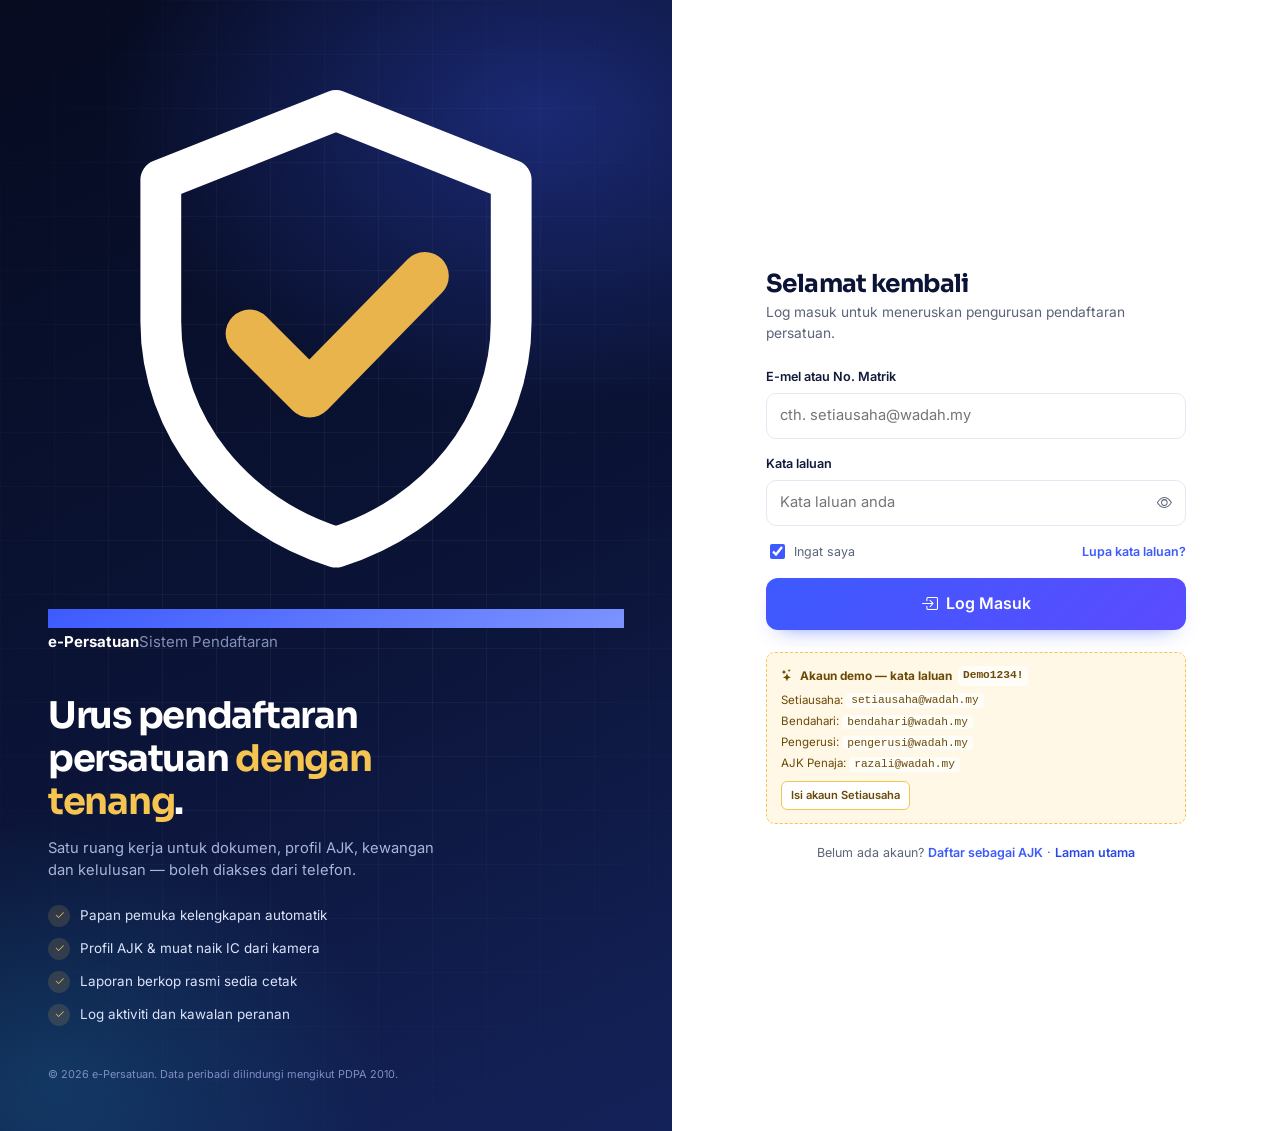
==== commit 9df2d285: "e-Persatuan v3.0 - reka bentuk baharu, papan pemuka donat, command palette, ikon PWA baharu" ====
--- a/app.html
+++ b/app.html
@@ -5,7 +5,7 @@
   <meta name="viewport" content="width=device-width, initial-scale=1, viewport-fit=cover">
   <title>Aplikasi — e-Persatuan</title>
   <meta name="description" content="Aplikasi pengurusan dokumen dan pendaftaran persatuan.">
-  <meta name="theme-color" content="#2B3A8F">
+  <meta name="theme-color" content="#0B1437">
   <link rel="manifest" href="manifest.webmanifest">
   <link rel="icon" href="assets/img/favicon.svg" type="image/svg+xml">
   <link rel="apple-touch-icon" href="assets/img/icon-192.png">
@@ -15,10 +15,11 @@
   <meta name="apple-mobile-web-app-title" content="e-Persatuan">
   <link rel="preconnect" href="https://fonts.googleapis.com">
   <link rel="preconnect" href="https://fonts.gstatic.com" crossorigin>
-  <link href="https://fonts.googleapis.com/css2?family=Inter:wght@400;500;600;700&family=Plus+Jakarta+Sans:wght@500;600;700;800&display=swap" rel="stylesheet">
+  <link href="https://fonts.googleapis.com/css2?family=Inter:wght@400;500;600;700&family=Sora:wght@500;600;700;800&display=swap" rel="stylesheet">
   <link href="https://cdn.jsdelivr.net/npm/bootstrap-icons@1.11.3/font/bootstrap-icons.min.css" rel="stylesheet">
   <link rel="stylesheet" href="assets/css/base.css">
   <link rel="stylesheet" href="assets/css/app.css">
+  <link rel="stylesheet" href="assets/css/app3.css">
 </head>
 <body class="app-body">
   <noscript>
--- a/assets/css/base.css
+++ b/assets/css/base.css
@@ -1,55 +1,57 @@
 /* ============================================================
-   e-Persatuan — Asas reka bentuk (tokens, tipografi, komponen)
+   e-Persatuan v3.0 — Asas reka bentuk
    ============================================================ */
 
 :root {
-  /* Warna jenama */
-  --blue: #2B3A8F;
-  --blue-900: #102178;
-  --blue-800: #1F2B6B;
-  --blue-50: #EEF1FF;
-  --blue-100: #DEE3FF;
-  --gold: #E9B44C;
-  --gold-700: #B45309;
-  --gold-50: #FEF7EA;
-  --gold-100: #FCE9C2;
+  /* Jenama */
+  --blue: #3D5AFE;
+  --blue-600: #2946E8;
+  --blue-900: #0B1437;
+  --blue-800: #16224F;
+  --blue-50: #EEF2FF;
+  --blue-100: #DCE4FF;
+  --indigo: #5B4BFF;
+  --cyan: #22D3EE;
+  --gold: #F5C451;
+  --gold-700: #8A5A00;
+  --gold-50: #FFF8E6;
+  --gold-100: #FDEAB8;
 
   /* Neutrals */
-  --bg: #F3F5FA;
+  --bg: #F4F6FC;
   --card: #FFFFFF;
-  --text: #1F2937;
-  --muted: #5B6474;
-  --soft: #6B7280;
-  --border: #E5E7EB;
-  --border-strong: #D3D8E2;
+  --text: #111A3A;
+  --muted: #5A6478;
+  --soft: #5F6B85;
+  --border: #E3E8F4;
+  --border-strong: #CBD4E8;
 
   /* Status */
-  --green: #2E9E6B;
-  --green-700: #1B734C;
-  --green-50: #E6F7F0;
-  --green-100: #B8ECD6;
-  --amber: #F59E0B;
-  --amber-50: #FEF7EA;
-  --red: #EF4444;
-  --red-50: #FEE2E2;
-  --red-700: #991B1B;
-
-  /* Bentuk & bayang */
-  --r-sm: 8px;
-  --r: 10px;
-  --r-lg: 14px;
-  --r-xl: 20px;
-  --shadow-1: 0 1px 3px rgba(31, 41, 55, .05), 0 1px 2px -1px rgba(31, 41, 55, .03);
-  --shadow-2: 0 4px 6px -1px rgba(43, 58, 143, .08), 0 2px 4px -2px rgba(43, 58, 143, .04);
-  --shadow-3: 0 10px 15px -3px rgba(31, 43, 107, .12), 0 4px 6px -4px rgba(31, 43, 107, .08);
-  --shadow-4: 0 24px 60px -12px rgba(16, 33, 120, .28);
-
-  --font-head: "Plus Jakarta Sans", "Segoe UI", system-ui, -apple-system, sans-serif;
-  --font-body: "Inter", "Segoe UI", system-ui, -apple-system, sans-serif;
-
-  --nav-w: 260px;
-  --top-h: 68px;
-  --gutter: 1.5rem;
+  --green: #12B76A;
+  --green-700: #067647;
+  --green-50: #E7F8F0;
+  --green-100: #B9EFD6;
+  --amber: #F79009;
+  --amber-50: #FFF6E5;
+  --red: #F04438;
+  --red-50: #FEECEB;
+  --red-700: #B42318;
+
+  /* Bentuk */
+  --r-sm: 10px;
+  --r: 14px;
+  --r-lg: 20px;
+  --r-xl: 28px;
+  --shadow-1: 0 1px 2px rgba(11, 20, 55, .04), 0 14px 30px -24px rgba(11, 20, 55, .35);
+  --shadow-2: 0 18px 44px -26px rgba(11, 20, 55, .42);
+  --shadow-3: 0 24px 60px -22px rgba(11, 20, 55, .35);
+  --shadow-4: 0 40px 90px -30px rgba(11, 20, 55, .55);
+
+  --font-head: "Sora", "Segoe UI", system-ui, sans-serif;
+  --font-body: "Inter", "Segoe UI", system-ui, sans-serif;
+
+  --nav-w: 268px;
+  --top-h: 72px;
   --ease: cubic-bezier(.4, 0, .2, 1);
 }
 
@@ -71,18 +73,18 @@
 h1, h2, h3, h4, h5 {
   font-family: var(--font-head);
   color: var(--blue-900);
-  line-height: 1.25;
+  line-height: 1.18;
   margin: 0 0 .5rem;
-  letter-spacing: -.015em;
-}
-
-h1 { font-size: clamp(1.7rem, 3vw, 2.4rem); font-weight: 700; }
-h2 { font-size: clamp(1.35rem, 2.2vw, 1.8rem); font-weight: 700; }
-h3 { font-size: 1.15rem; font-weight: 600; }
+  letter-spacing: -.025em;
+}
+
+h1 { font-size: clamp(1.8rem, 3vw, 2.5rem); font-weight: 700; }
+h2 { font-size: clamp(1.45rem, 2.3vw, 2rem); font-weight: 700; }
+h3 { font-size: 1.12rem; font-weight: 600; }
 h4 { font-size: 1rem; font-weight: 600; }
 
 p { margin: 0 0 1rem; }
-a { color: var(--blue); text-decoration: none; }
+a { color: var(--blue-600); text-decoration: none; }
 a:hover { text-decoration: underline; }
 
 img, svg { max-width: 100%; }
@@ -90,17 +92,14 @@
 button, input, select, textarea { font: inherit; color: inherit; }
 
 :focus-visible {
-  outline: 3px solid rgba(43, 58, 143, .28);
+  outline: 3px solid rgba(61, 90, 254, .3);
   outline-offset: 2px;
-  border-radius: 6px;
+  border-radius: 8px;
 }
 
 ::selection { background: var(--gold); color: var(--blue-900); }
 
-.container {
-  width: min(1180px, calc(100% - 2.5rem));
-  margin-inline: auto;
-}
+.container { width: min(1200px, calc(100% - 2.5rem)); margin-inline: auto; }
 
 .sr-only {
   position: absolute; width: 1px; height: 1px; padding: 0; margin: -1px;
@@ -116,17 +115,17 @@
 
 /* ---------- Butang ---------- */
 .btn {
-  --btn-bg: var(--blue);
+  --btn-bg: linear-gradient(135deg, var(--blue) 0%, var(--indigo) 100%);
   --btn-fg: #fff;
   --btn-border: transparent;
   display: inline-flex;
   align-items: center;
   justify-content: center;
   gap: .5rem;
-  min-height: 42px;
-  padding: .55rem 1.1rem;
+  min-height: 46px;
+  padding: .65rem 1.2rem;
   border: 1px solid var(--btn-border);
-  border-radius: var(--r-sm);
+  border-radius: 12px;
   background: var(--btn-bg);
   color: var(--btn-fg);
   font-family: var(--font-body);
@@ -134,66 +133,58 @@
   font-weight: 600;
   line-height: 1.2;
   cursor: pointer;
-  transition: background .18s var(--ease), border-color .18s var(--ease),
-              transform .18s var(--ease), box-shadow .18s var(--ease);
+  transition: transform .18s var(--ease), box-shadow .18s var(--ease),
+              background .18s var(--ease), border-color .18s var(--ease);
   text-decoration: none;
   white-space: nowrap;
   -webkit-tap-highlight-color: transparent;
-}
-.btn:hover { text-decoration: none; }
-.btn:active { transform: translateY(1px); }
+  box-shadow: 0 10px 22px -14px rgba(61, 90, 254, .8);
+}
+.btn:hover { text-decoration: none; transform: translateY(-1px); box-shadow: 0 16px 30px -16px rgba(61, 90, 254, .8); }
+.btn:active { transform: translateY(0); }
 .btn:disabled, .btn[aria-disabled="true"] {
-  opacity: .5; cursor: not-allowed; transform: none; box-shadow: none;
+  opacity: .45; cursor: not-allowed; transform: none; box-shadow: none;
 }
 .btn i { font-size: 1.05em; }
 
-.btn-primary { --btn-bg: var(--blue); --btn-fg: #fff; }
-.btn-primary:hover { --btn-bg: var(--blue-800); box-shadow: var(--shadow-2); }
-
+.btn-primary { --btn-bg: linear-gradient(135deg, var(--blue) 0%, var(--indigo) 100%); --btn-fg: #fff; }
 .btn-dark { --btn-bg: var(--blue-900); --btn-fg: #fff; }
-.btn-dark:hover { --btn-bg: #0A1759; }
-
-.btn-gold { --btn-bg: var(--gold); --btn-fg: var(--blue-900); }
-.btn-gold:hover { --btn-bg: #DFA63B; box-shadow: var(--shadow-2); }
-
+.btn-dark:hover { --btn-bg: #060D2A; }
+.btn-gold { --btn-bg: var(--gold); --btn-fg: #2A1C00; box-shadow: 0 12px 26px -16px rgba(245, 196, 81, .9); }
+.btn-gold:hover { --btn-bg: #F7CF6D; }
 .btn-ghost {
   --btn-bg: #fff;
   --btn-fg: var(--text);
   --btn-border: var(--border);
-}
-.btn-ghost:hover { --btn-border: var(--blue); --btn-bg: var(--blue-50); }
-
-.btn-subtle {
+  box-shadow: none;
+}
+.btn-ghost:hover { --btn-border: var(--blue-100); --btn-bg: var(--blue-50); box-shadow: none; }
+.btn-soft {
   --btn-bg: var(--blue-50);
-  --btn-fg: var(--blue);
+  --btn-fg: var(--blue-600);
   --btn-border: transparent;
-}
-.btn-subtle:hover { --btn-bg: var(--blue-100); }
-
-.btn-danger { --btn-bg: var(--red); --btn-fg: #fff; }
-.btn-danger:hover { --btn-bg: #DC2626; }
-
-.btn-danger-ghost {
-  --btn-bg: #fff;
-  --btn-fg: var(--red-700);
-  --btn-border: #FCA5A5;
-}
-.btn-danger-ghost:hover { --btn-bg: var(--red-50); }
-
-.btn-sm { min-height: 34px; padding: .35rem .75rem; font-size: .82rem; }
-.btn-lg { min-height: 50px; padding: .8rem 1.5rem; font-size: 1rem; }
+  box-shadow: none;
+}
+.btn-soft:hover { --btn-bg: var(--blue-100); box-shadow: none; }
+.btn-danger { --btn-bg: var(--red); --btn-fg: #fff; box-shadow: none; }
+.btn-danger:hover { --btn-bg: #D92D20; box-shadow: none; }
+.btn-danger-ghost { --btn-bg: #fff; --btn-fg: var(--red-700); --btn-border: #FDA29B; box-shadow: none; }
+.btn-danger-ghost:hover { --btn-bg: var(--red-50); box-shadow: none; }
+
+.btn-sm { min-height: 36px; padding: .35rem .8rem; font-size: .82rem; border-radius: 10px; }
+.btn-lg { min-height: 52px; padding: .85rem 1.55rem; font-size: 1rem; }
 .btn-block { width: 100%; }
-.btn-icon { padding: .5rem; min-height: 38px; min-width: 38px; }
-
-/* ---------- Chip / badge ---------- */
+.btn-icon { padding: .5rem; min-height: 40px; min-width: 40px; }
+
+/* ---------- Chip ---------- */
 .chip {
   display: inline-flex;
   align-items: center;
   gap: .35rem;
-  height: 24px;
-  padding: 0 .65rem;
+  height: 25px;
+  padding: 0 .68rem;
   border-radius: 999px;
-  font-size: .72rem;
+  font-size: .71rem;
   font-weight: 600;
   letter-spacing: .01em;
   border: 1px solid transparent;
@@ -201,11 +192,11 @@
 }
 .chip i { font-size: .85em; }
 .chip-green { background: var(--green-50); color: var(--green-700); border-color: var(--green-100); }
-.chip-amber { background: var(--gold-50); color: var(--gold-700); border-color: #FCD34D; }
-.chip-grey { background: #F1F3F7; color: #4B5563; border-color: #D1D5DB; }
-.chip-red { background: var(--red-50); color: var(--red-700); border-color: #FCA5A5; }
-.chip-blue { background: var(--blue-50); color: var(--blue); border-color: var(--blue-100); }
-.chip-gold { background: var(--gold-100); color: #7A5000; border-color: var(--gold); }
+.chip-amber { background: var(--gold-50); color: var(--gold-700); border-color: #F7D488; }
+.chip-grey { background: #F1F4FA; color: #4B5563; border-color: #DDE3EF; }
+.chip-red { background: var(--red-50); color: var(--red-700); border-color: #FDA29B; }
+.chip-blue { background: var(--blue-50); color: var(--blue-600); border-color: var(--blue-100); }
+.chip-gold { background: var(--gold-100); color: #6B4400; border-color: var(--gold); }
 
 /* ---------- Kad ---------- */
 .card {
@@ -214,33 +205,28 @@
   border-radius: var(--r-lg);
   box-shadow: var(--shadow-1);
 }
-.card-pad { padding: 1.25rem; }
-
+.card-pad { padding: 1.35rem; }
 .card-head {
   display: flex;
   align-items: center;
   justify-content: space-between;
   gap: 1rem;
-  padding: 1rem 1.25rem;
-  border-bottom: 1px solid #F1F3F7;
+  padding: 1.05rem 1.35rem;
+  border-bottom: 1px solid #EEF2FA;
 }
 .card-head h3, .card-head h4 { margin: 0; }
-.card-head .sub { margin: .15rem 0 0; font-size: .8rem; color: var(--muted); }
+.card-head .sub { margin: .15rem 0 0; font-size: .78rem; color: var(--muted); }
 
 /* ---------- Borang ---------- */
-.field { display: grid; gap: .35rem; margin-bottom: .9rem; }
-.field > label, .label {
-  font-size: .8rem;
-  font-weight: 600;
-  color: var(--text);
-}
-.field .hint { font-size: .74rem; color: var(--muted); }
+.field { display: grid; gap: .38rem; margin-bottom: .95rem; }
+.field > label, .label { font-size: .79rem; font-weight: 600; color: var(--text); }
+.field .hint { font-size: .73rem; color: var(--muted); }
 .req { color: var(--red); }
 
 .input, .select, .textarea {
   width: 100%;
-  min-height: 42px;
-  padding: .55rem .75rem;
+  min-height: 46px;
+  padding: .6rem .8rem;
   border: 1px solid var(--border);
   border-radius: var(--r-sm);
   background: #fff;
@@ -248,144 +234,92 @@
   font-size: .92rem;
   transition: border-color .15s var(--ease), box-shadow .15s var(--ease), background .15s;
 }
-.textarea { min-height: 96px; resize: vertical; }
+.textarea { min-height: 100px; resize: vertical; }
 .input:hover, .select:hover, .textarea:hover { border-color: var(--border-strong); }
 .input:focus, .select:focus, .textarea:focus {
   outline: none;
   border-color: var(--blue);
-  box-shadow: 0 0 0 3px rgba(43, 58, 143, .15);
+  box-shadow: 0 0 0 4px rgba(61, 90, 254, .12);
 }
 .input:disabled, .input[readonly], .select:disabled, .textarea:disabled {
-  background: #F6F7FB;
-  color: var(--muted);
-  cursor: not-allowed;
+  background: #F6F8FD; color: var(--muted); cursor: not-allowed;
 }
 .input.is-error, .select.is-error, .textarea.is-error { border-color: var(--red); }
-
 .field-row { display: grid; grid-template-columns: 1fr 1fr; gap: 0 1rem; }
 .form-actions {
-  display: flex;
-  flex-wrap: wrap;
-  gap: .65rem;
-  padding-top: 1rem;
-  margin-top: .5rem;
-  border-top: 1px solid #F1F3F7;
+  display: flex; flex-wrap: wrap; gap: .65rem;
+  padding-top: 1rem; margin-top: .5rem;
+  border-top: 1px solid #EEF2FA;
 }
 
 /* ---------- Jadual ---------- */
-.table-wrap {
-  overflow-x: auto;
-  -webkit-overflow-scrolling: touch;
-  border-radius: var(--r-lg);
-}
-table.data {
-  width: 100%;
-  border-collapse: collapse;
-  font-size: .875rem;
-  font-variant-numeric: tabular-nums;
-}
+.table-wrap { overflow-x: auto; -webkit-overflow-scrolling: touch; border-radius: var(--r-lg); }
+table.data { width: 100%; border-collapse: collapse; font-size: .875rem; font-variant-numeric: tabular-nums; }
 table.data th {
-  text-align: left;
-  font-size: .72rem;
-  letter-spacing: .04em;
-  text-transform: uppercase;
-  color: var(--muted);
-  background: #F8FAFF;
-  padding: .7rem .9rem;
-  border-bottom: 1px solid var(--border);
-  white-space: nowrap;
-}
-table.data td {
-  padding: .7rem .9rem;
-  border-bottom: 1px solid #F1F3F7;
-  vertical-align: middle;
-}
+  text-align: left; font-size: .69rem; letter-spacing: .05em; text-transform: uppercase;
+  color: var(--soft); background: #F8FAFF; padding: .75rem .95rem;
+  border-bottom: 1px solid var(--border); white-space: nowrap; font-weight: 700;
+}
+table.data td { padding: .75rem .95rem; border-bottom: 1px solid #EEF2FA; vertical-align: middle; }
 table.data tr:last-child td { border-bottom: 0; }
 table.data tbody tr:hover { background: #FAFBFF; }
 .empty-row { text-align: center; color: var(--muted); padding: 2rem 1rem !important; }
 
 /* ---------- Toast ---------- */
 #toast-root {
-  position: fixed;
-  right: 1rem;
-  bottom: 1rem;
-  z-index: 400;
-  display: grid;
-  gap: .5rem;
-  width: min(360px, calc(100vw - 2rem));
+  position: fixed; right: 1rem; bottom: 1rem; z-index: 400;
+  display: grid; gap: .5rem; width: min(370px, calc(100vw - 2rem));
   pointer-events: none;
 }
 .toast {
-  display: flex;
-  align-items: flex-start;
-  gap: .6rem;
-  padding: .8rem .95rem;
-  background: #fff;
-  border: 1px solid var(--border);
-  border-left: 4px solid var(--blue);
-  border-radius: var(--r);
-  box-shadow: var(--shadow-3);
-  font-size: .875rem;
-  animation: toast-in .25s var(--ease);
-  pointer-events: auto;
+  display: flex; align-items: flex-start; gap: .6rem;
+  padding: .85rem 1rem;
+  background: #fff; border: 1px solid var(--border); border-left: 4px solid var(--blue);
+  border-radius: var(--r); box-shadow: var(--shadow-3);
+  font-size: .875rem; animation: toast-in .25s var(--ease); pointer-events: auto;
 }
 .toast i { color: var(--blue); font-size: 1.1rem; margin-top: .1rem; }
-.toast.ok { border-left-color: var(--green); }
-.toast.ok i { color: var(--green); }
-.toast.warn { border-left-color: var(--amber); }
-.toast.warn i { color: var(--amber); }
-.toast.err { border-left-color: var(--red); }
-.toast.err i { color: var(--red); }
+.toast.ok { border-left-color: var(--green); } .toast.ok i { color: var(--green); }
+.toast.warn { border-left-color: var(--gold); } .toast.warn i { color: var(--gold-700); }
+.toast.err { border-left-color: var(--red); } .toast.err i { color: var(--red); }
 .toast.out { animation: toast-out .2s var(--ease) forwards; }
-
 @keyframes toast-in { from { opacity: 0; transform: translateY(12px); } }
 @keyframes toast-out { to { opacity: 0; transform: translateY(8px); } }
 
-/* ---------- Modal / sheet ---------- */
+/* ---------- Modal ---------- */
 .modal-backdrop {
-  position: fixed;
-  inset: 0;
-  z-index: 300;
-  display: grid;
-  place-items: center;
-  padding: 1rem;
-  background: rgba(16, 25, 40, .5);
-  backdrop-filter: blur(3px);
+  position: fixed; inset: 0; z-index: 300;
+  display: grid; place-items: center; padding: 1rem;
+  background: rgba(7, 13, 36, .55); backdrop-filter: blur(5px);
   animation: fade-in .18s var(--ease);
 }
 .modal {
-  width: min(620px, 100%);
-  max-height: min(88vh, 860px);
-  display: flex;
-  flex-direction: column;
-  background: #fff;
-  border-radius: var(--r-xl);
+  width: min(640px, 100%);
+  max-height: min(88vh, 880px);
+  display: flex; flex-direction: column;
+  background: #fff; border-radius: var(--r-xl);
   box-shadow: var(--shadow-4);
-  animation: modal-in .22s var(--ease);
+  animation: modal-in .24s var(--ease);
   overflow: hidden;
 }
-.modal.modal-sm { width: min(440px, 100%); }
-.modal.modal-lg { width: min(820px, 100%); }
+.modal.modal-sm { width: min(450px, 100%); }
+.modal.modal-lg { width: min(840px, 100%); }
 .modal-head {
-  display: flex;
-  align-items: flex-start;
-  justify-content: space-between;
-  gap: 1rem;
-  padding: 1.15rem 1.25rem .9rem;
-  border-bottom: 1px solid #F1F3F7;
+  display: flex; align-items: flex-start; justify-content: space-between; gap: 1rem;
+  padding: 1.25rem 1.4rem 1rem; border-bottom: 1px solid #EEF2FA;
 }
 .modal-head h3 { margin: 0; font-size: 1.1rem; }
-.modal-head p { margin: .2rem 0 0; font-size: .8rem; color: var(--muted); }
+.modal-head p { margin: .2rem 0 0; font-size: .79rem; color: var(--muted); }
 .modal-close {
-  border: 0; background: transparent; color: var(--muted);
-  font-size: 1.25rem; cursor: pointer; line-height: 1;
-  padding: .25rem; border-radius: 6px;
-}
-.modal-close:hover { background: #F1F3F7; color: var(--text); }
-.modal-body { padding: 1.15rem 1.25rem; overflow-y: auto; }
+  border: 0; background: transparent; color: var(--soft);
+  font-size: 1.2rem; cursor: pointer; line-height: 1;
+  padding: .3rem; border-radius: 8px;
+}
+.modal-close:hover { background: #F1F4FA; color: var(--text); }
+.modal-body { padding: 1.2rem 1.4rem; overflow-y: auto; }
 .modal-foot {
   display: flex; flex-wrap: wrap; justify-content: flex-end; gap: .6rem;
-  padding: .9rem 1.25rem; border-top: 1px solid #F1F3F7; background: #FCFDFF;
+  padding: 1rem 1.4rem; border-top: 1px solid #EEF2FA; background: #FCFDFF;
 }
 @keyframes fade-in { from { opacity: 0; } }
 @keyframes modal-in { from { opacity: 0; transform: translateY(14px) scale(.985); } }
@@ -393,27 +327,20 @@
 /* ---------- Lain-lain ---------- */
 .spin {
   width: 34px; height: 34px;
-  border: 3px solid rgba(43, 58, 143, .18);
-  border-top-color: var(--blue);
-  border-radius: 50%;
-  animation: spin .8s linear infinite;
+  border: 3px solid rgba(61, 90, 254, .16); border-top-color: var(--blue);
+  border-radius: 50%; animation: spin .8s linear infinite;
 }
 @keyframes spin { to { transform: rotate(360deg); } }
 
 .boot {
   position: fixed; inset: 0; z-index: 500;
   display: grid; place-items: center; gap: 1rem;
-  background: var(--bg);
-  color: var(--muted);
-  font-size: .9rem;
-  text-align: center;
+  background: var(--bg); color: var(--muted); font-size: .9rem; text-align: center;
 }
 .boot > div { display: grid; place-items: center; gap: .8rem; }
 
 [hidden] { display: none !important; }
-
 .divider { height: 1px; background: var(--border); border: 0; margin: 1.25rem 0; }
-
 .muted { color: var(--muted); }
 .small { font-size: .8rem; }
 .tnum { font-variant-numeric: tabular-nums; }
@@ -424,8 +351,8 @@
 
 @media (max-width: 640px) {
   .field-row { grid-template-columns: 1fr; }
-  .btn { min-height: 46px; }
-  .btn-sm { min-height: 38px; }
+  .btn { min-height: 48px; }
+  .btn-sm { min-height: 40px; }
 }
 
 @media (prefers-reduced-motion: reduce) {
--- a/assets/css/app3.css
+++ b/assets/css/app3.css
@@ -0,0 +1,513 @@
+/* ============================================================
+   e-Persatuan v3.0 — Aplikasi (shell + papan pemuka)
+   ============================================================ */
+
+body.app-body { background: var(--bg); }
+
+/* ---------- Splash ---------- */
+.splash {
+  background:
+    radial-gradient(800px 500px at 74% 18%, rgba(61, 90, 254, .4), transparent 62%),
+    radial-gradient(600px 420px at 14% 90%, rgba(34, 211, 238, .16), transparent 60%),
+    linear-gradient(160deg, #060B20, #0B1437 55%, #14225A);
+}
+.splash-mark { background: linear-gradient(145deg, #3D5AFE, #7C93FF); border: 0; box-shadow: 0 24px 50px -20px rgba(61, 90, 254, .9); }
+.splash b { font-size: 1.2rem; }
+.splash span { color: #93A2CC; }
+
+/* ---------- Shell ---------- */
+.app-shell { grid-template-columns: var(--nav-w) minmax(0, 1fr); }
+
+.sidebar {
+  background:
+    radial-gradient(500px 300px at 20% 0%, rgba(61, 90, 254, .22), transparent 60%),
+    linear-gradient(180deg, #0A1332 0%, #0B1437 45%, #0E1A42 100%);
+  border-right: 1px solid rgba(255, 255, 255, .05);
+}
+.sidebar::after {
+  background: radial-gradient(circle, rgba(245, 196, 81, .13), transparent 70%);
+  width: 260px; height: 260px;
+}
+.side-brand {
+  padding: 1.15rem 1.15rem 1.05rem;
+  border-bottom: 1px solid rgba(255, 255, 255, .07);
+  gap: .7rem;
+}
+.side-brand .logo {
+  width: 42px; height: 42px;
+  border: 0;
+  border-radius: 13px;
+  background: linear-gradient(145deg, #3D5AFE, #7C93FF);
+  box-shadow: 0 14px 28px -14px rgba(61, 90, 254, .9), inset 0 1px 0 rgba(255, 255, 255, .3);
+}
+.side-brand b { font-size: 1rem; }
+.side-brand span { font-size: .55rem; letter-spacing: .15em; color: #7C8AB8; }
+
+.side-scroll { padding: .9rem .7rem 1rem; }
+.nav-label {
+  font-size: .56rem; letter-spacing: .16em; color: #6F7EA8;
+  padding: .85rem .7rem .45rem;
+}
+.nav-item {
+  padding: .58rem .7rem;
+  border-radius: 11px;
+  color: #A8B4D8;
+  font-size: .85rem;
+  margin-bottom: .18rem;
+  transition: background .16s, color .16s, box-shadow .16s;
+}
+.nav-item i { font-size: .98rem; width: 1.25rem; color: #8A98C4; }
+.nav-item:hover { background: rgba(255, 255, 255, .06); color: #fff; }
+.nav-item:hover i { color: #C7D2FF; }
+.nav-item.active {
+  background: linear-gradient(100deg, #3D5AFE 0%, #5B4BFF 100%);
+  color: #fff;
+  box-shadow: 0 12px 24px -14px rgba(61, 90, 254, .95), inset 0 1px 0 rgba(255, 255, 255, .18);
+}
+.nav-item.active i { color: #fff; }
+.nav-item .badge {
+  background: var(--gold);
+  color: #2A1C00;
+  box-shadow: 0 4px 10px -4px rgba(245, 196, 81, .9);
+}
+.nav-item.active .badge { background: #fff; color: var(--blue-600); }
+
+.side-mini {
+  margin: .9rem .35rem 0;
+  padding: .8rem .85rem;
+  border-radius: 13px;
+  background: rgba(255, 255, 255, .05);
+  border: 1px solid rgba(255, 255, 255, .08);
+}
+.side-mini .sm-top { display: flex; align-items: center; justify-content: space-between; margin-bottom: .45rem; }
+.side-mini span { font-size: .58rem; letter-spacing: .1em; text-transform: uppercase; color: #7C8AB8; font-weight: 700; }
+.side-mini b { font-family: var(--font-head); font-size: .82rem; color: #fff; }
+.side-mini .sm-bar { height: 6px; border-radius: 999px; background: rgba(255, 255, 255, .1); overflow: hidden; }
+.side-mini .sm-bar i { display: block; height: 100%; border-radius: 999px; background: linear-gradient(90deg, #7C93FF, #22D3EE); }
+.side-mini p { margin: .45rem 0 0; font-size: .62rem; color: #7C8AB8; }
+
+.side-foot { border-top: 1px solid rgba(255, 255, 255, .07); padding: .8rem .7rem 1rem; }
+.side-user { background: rgba(255, 255, 255, .05); border: 1px solid rgba(255, 255, 255, .07); }
+.side-user b { font-size: .79rem; }
+.side-user span { color: #8795BF; }
+.side-logout { color: #93A2CC; }
+.side-logout:hover { background: rgba(255, 255, 255, .06); color: #fff; }
+
+/* ---------- Topbar ---------- */
+.topbar {
+  min-height: var(--top-h);
+  padding: .75rem clamp(1rem, 2vw, 1.75rem);
+  background: rgba(255, 255, 255, .88);
+  border-bottom: 1px solid var(--border);
+  backdrop-filter: blur(14px);
+}
+.top-title .crumb { color: var(--soft); font-size: .6rem; letter-spacing: .12em; }
+.top-title h1 { font-size: clamp(1.1rem, 1.6vw, 1.35rem); }
+.top-actions { gap: .5rem; }
+.search-trigger {
+  display: inline-flex; align-items: center; gap: .5rem;
+  height: 40px;
+  padding: 0 .55rem 0 .75rem;
+  border: 1px solid var(--border);
+  border-radius: 11px;
+  background: #F8FAFF;
+  color: var(--muted);
+  font-size: .8rem;
+  cursor: pointer;
+  transition: border-color .15s, background .15s, color .15s;
+}
+.search-trigger:hover { border-color: var(--blue-100); background: var(--blue-50); color: var(--blue-600); }
+.search-trigger i { font-size: .9rem; }
+.search-trigger kbd {
+  margin-left: .35rem;
+  font-family: var(--font-body);
+  font-size: .62rem;
+  color: var(--soft);
+  background: #fff;
+  border: 1px solid var(--border);
+  border-radius: 6px;
+  padding: .1rem .35rem;
+  box-shadow: 0 1px 0 var(--border);
+}
+.top-role {
+  background: var(--blue-50);
+  border-color: var(--blue-100);
+  color: var(--blue-600);
+  font-weight: 600;
+}
+.icon-btn {
+  width: 40px; height: 40px;
+  border-radius: 11px;
+  border-color: var(--border);
+  color: var(--muted);
+}
+.icon-btn:hover { background: var(--blue-50); border-color: var(--blue-100); color: var(--blue-600); }
+.top-user {
+  border-radius: 11px;
+  border-color: var(--border);
+  background: #fff;
+  padding: .22rem .5rem .22rem .22rem;
+}
+.top-user b { font-size: .76rem; }
+
+/* ---------- Content ---------- */
+.content {
+  padding: clamp(1.1rem, 2.2vw, 1.9rem);
+  max-width: 1500px;
+  background:
+    radial-gradient(700px 420px at 100% 0%, rgba(61, 90, 254, .05), transparent 60%),
+    radial-gradient(600px 380px at 0% 100%, rgba(34, 211, 238, .04), transparent 60%);
+}
+.page-head { margin-bottom: 1.4rem; }
+.page-head h2 { font-size: clamp(1.3rem, 2vw, 1.65rem); letter-spacing: -.03em; }
+.page-head p { font-size: .85rem; }
+
+/* ---------- Bottom nav ---------- */
+.bottomnav {
+  left: .75rem; right: .75rem; bottom: .7rem;
+  border-radius: 18px;
+  border: 1px solid var(--border);
+  background: rgba(255, 255, 255, .96);
+  box-shadow: 0 24px 50px -24px rgba(11, 20, 55, .4);
+  padding: .35rem .35rem calc(.35rem + env(safe-area-inset-bottom));
+}
+.bn-item { border-radius: 12px; padding: .4rem .2rem; font-size: .6rem; }
+.bn-item i { font-size: 1.12rem; }
+.bn-item.active { color: var(--blue-600); background: var(--blue-50); }
+.bn-item.active i { transform: none; }
+
+/* ---------- Papan pemuka v3 ---------- */
+.v3-hero {
+  position: relative;
+  display: flex; align-items: center; justify-content: space-between;
+  gap: 2rem;
+  padding: clamp(1.3rem, 3vw, 1.9rem);
+  border-radius: var(--r-xl);
+  background:
+    radial-gradient(500px 260px at 88% 8%, rgba(245, 196, 81, .18), transparent 62%),
+    radial-gradient(600px 320px at 8% 100%, rgba(34, 211, 238, .1), transparent 60%),
+    linear-gradient(120deg, #0A1332 0%, #14225A 55%, #1E3179 100%);
+  color: #fff;
+  overflow: hidden;
+  box-shadow: 0 30px 60px -34px rgba(11, 20, 55, .75);
+}
+.v3-hero::before {
+  content: ""; position: absolute; inset: 0;
+  background-image:
+    linear-gradient(rgba(255, 255, 255, .04) 1px, transparent 1px),
+    linear-gradient(90deg, rgba(255, 255, 255, .04) 1px, transparent 1px);
+  background-size: 52px 52px;
+  mask-image: radial-gradient(70% 80% at 60% 30%, #000 25%, transparent 100%);
+  pointer-events: none;
+}
+.v3-hero-copy { position: relative; min-width: 0; }
+.v3-date {
+  display: inline-flex; align-items: center; gap: .4rem;
+  padding: .25rem .6rem;
+  border-radius: 999px;
+  background: rgba(255, 255, 255, .08);
+  border: 1px solid rgba(255, 255, 255, .13);
+  color: #C7D2FF;
+  font-size: .68rem;
+  font-weight: 600;
+  margin-bottom: .7rem;
+}
+.v3-hero h2 {
+  color: #fff;
+  font-size: clamp(1.4rem, 2.5vw, 2rem);
+  letter-spacing: -.035em;
+  margin-bottom: .35rem;
+}
+.v3-hero h2 span { color: var(--gold); }
+.v3-hero p { color: #A8B4D8; font-size: .84rem; margin: 0 0 1rem; max-width: 58ch; }
+.v3-hero-chips { display: flex; flex-wrap: wrap; gap: .4rem; }
+.v3-hchip {
+  display: inline-flex; align-items: center; gap: .35rem;
+  padding: .3rem .6rem;
+  border-radius: 999px;
+  background: rgba(255, 255, 255, .07);
+  border: 1px solid rgba(255, 255, 255, .11);
+  font-size: .68rem;
+  color: #DDE4FA;
+}
+.v3-hchip i { color: #9DB0FF; }
+.v3-hchip.gold { background: rgba(245, 196, 81, .14); border-color: rgba(245, 196, 81, .3); color: #F7DCA6; }
+.v3-hchip.gold i { color: var(--gold); }
+
+.v3-donut { position: relative; width: 150px; height: 150px; flex: none; }
+.v3-donut svg { width: 100%; height: 100%; transform: rotate(-90deg); }
+.v3-donut .d-bg { fill: none; stroke: rgba(255, 255, 255, .11); stroke-width: 11; }
+.v3-donut .d-fg {
+  fill: none; stroke: url(#donutGrad); stroke-width: 11; stroke-linecap: round;
+  transition: stroke-dashoffset .7s var(--ease);
+}
+.v3-donut-center {
+  position: absolute; inset: 0;
+  display: grid; place-content: center; text-align: center;
+}
+.v3-donut-center b { font-family: var(--font-head); font-size: 1.9rem; line-height: 1; letter-spacing: -.04em; }
+.v3-donut-center span { font-size: .58rem; letter-spacing: .12em; text-transform: uppercase; color: #A8B4D8; margin-top: .2rem; }
+.v3-donut-center em { font-style: normal; font-size: .6rem; color: #6EE7B7; margin-top: .2rem; }
+
+.v3-section { display: flex; align-items: center; justify-content: space-between; gap: 1rem; margin: 1.5rem 0 .7rem; }
+.v3-section h3 { margin: 0; font-size: .92rem; letter-spacing: -.01em; }
+.v3-link { border: 0; background: none; color: var(--blue-600); font-size: .76rem; font-weight: 600; cursor: pointer; text-decoration: none; }
+.v3-link:hover { text-decoration: underline; }
+
+.v3-quick { display: grid; grid-template-columns: repeat(auto-fit, minmax(155px, 1fr)); gap: .65rem; }
+.qa {
+  display: flex; align-items: center; gap: .7rem;
+  padding: .75rem .8rem;
+  background: #fff;
+  border: 1px solid var(--border);
+  border-radius: 14px;
+  box-shadow: var(--shadow-1);
+  text-align: left;
+  cursor: pointer;
+  transition: transform .16s var(--ease), box-shadow .16s var(--ease), border-color .16s;
+}
+.qa:hover { transform: translateY(-2px); box-shadow: var(--shadow-2); border-color: var(--blue-100); }
+.qa-ic {
+  width: 40px; height: 40px; border-radius: 12px; flex: none;
+  display: grid; place-items: center;
+  font-size: 1.05rem;
+  background: var(--blue-50); color: var(--blue-600);
+}
+.qa-ic.q2 { background: #ECFEFF; color: #0E7490; }
+.qa-ic.q3 { background: #F3EEFF; color: #6941C6; }
+.qa-ic.q4 { background: var(--gold-50); color: var(--gold-700); }
+.qa-ic.q5 { background: var(--green-50); color: var(--green-700); }
+.qa-ic.q6 { background: #FFF1F3; color: #C01048; }
+.qa-copy { display: block; min-width: 0; flex: 1; }
+.qa b { display: block; font-size: .78rem; font-weight: 600; line-height: 1.25; }
+.qa .qa-copy span { display: block; font-size: .65rem; color: var(--muted); margin-top: .1rem; }
+.qa .count { margin-left: auto; min-width: 20px; height: 20px; border-radius: 999px; display: grid; place-items: center; background: var(--gold); color: #2A1C00; font-size: .62rem; font-weight: 700; }
+
+/* Stats */
+.stat-grid { gap: .8rem; }
+.stat {
+  border-radius: 18px;
+  padding: 1.05rem 1.1rem;
+  box-shadow: var(--shadow-1);
+  transition: transform .18s var(--ease), box-shadow .18s var(--ease);
+}
+.stat:hover { transform: translateY(-2px); box-shadow: var(--shadow-2); }
+.stat .s-top { margin-bottom: .6rem; }
+.stat .s-label { font-size: .63rem; color: var(--soft); }
+.stat .s-icon { width: 34px; height: 34px; border-radius: 10px; }
+.stat b.s-value { font-size: clamp(1.6rem, 2.6vw, 2rem); letter-spacing: -.04em; }
+.stat .s-foot { font-size: .68rem; margin-top: .45rem; }
+.stat .s-foot .up { color: var(--green-700); }
+.stat .s-foot .down { color: #B42318; }
+
+/* Grid */
+.v3-grid { display: grid; grid-template-columns: minmax(0, 1.5fr) minmax(0, 1fr); gap: .9rem; align-items: start; margin-top: .9rem; }
+.v3-col { display: grid; gap: .9rem; align-content: start; }
+
+.v3-card-head {
+  display: flex; align-items: center; justify-content: space-between; gap: 1rem;
+  padding: 1rem 1.2rem .75rem;
+}
+.v3-card-head h3 { margin: 0; font-size: .94rem; }
+.v3-card-head p { margin: .1rem 0 0; font-size: .72rem; color: var(--muted); }
+
+.v3-tasks { display: grid; gap: .55rem; padding: 0 1.1rem 1.1rem; }
+.v3-task {
+  display: flex; align-items: flex-start; gap: .7rem;
+  padding: .75rem .8rem;
+  border: 1px solid var(--border);
+  border-radius: 12px;
+  background: #fff;
+  transition: border-color .15s, background .15s;
+}
+.v3-task:hover { border-color: var(--blue-100); background: #FAFBFF; }
+.v3-task .t-icon {
+  width: 32px; height: 32px; border-radius: 9px; flex: none;
+  display: grid; place-items: center;
+  background: var(--gold-50); color: var(--gold-700);
+  font-size: .85rem;
+}
+.v3-task.info .t-icon { background: var(--blue-50); color: var(--blue-600); }
+.v3-task.danger .t-icon { background: var(--red-50); color: var(--red-700); }
+.v3-task.ok .t-icon { background: var(--green-50); color: var(--green-700); }
+.v3-task .t-copy { min-width: 0; flex: 1; }
+.v3-task b { display: block; font-size: .79rem; font-weight: 600; }
+.v3-task span { display: block; font-size: .7rem; color: var(--muted); line-height: 1.45; }
+.v3-task .t-go {
+  flex: none; align-self: center;
+  border: 1px solid var(--border);
+  background: #fff;
+  color: var(--blue-600);
+  border-radius: 8px;
+  width: 28px; height: 28px;
+  display: grid; place-items: center;
+  font-size: .75rem;
+  cursor: pointer;
+}
+.v3-task .t-go:hover { background: var(--blue-50); border-color: var(--blue-100); }
+
+.v3-progress { padding: 0 1.1rem 1.1rem; display: grid; gap: .4rem; }
+.v3-prow {
+  display: flex; align-items: center; gap: .65rem;
+  padding: .6rem .65rem;
+  border: 1px solid var(--border);
+  border-radius: 11px;
+  background: #fff;
+}
+.v3-prow .p-ic {
+  width: 28px; height: 28px; border-radius: 8px; flex: none;
+  display: grid; place-items: center;
+  background: var(--green-50); color: var(--green-700);
+  font-size: .7rem;
+}
+.v3-prow.pending .p-ic { background: var(--gold-50); color: var(--gold-700); }
+.v3-prow.todo .p-ic { background: #F1F4FA; color: var(--muted); }
+.v3-prow .p-copy { min-width: 0; margin-right: auto; }
+.v3-prow b { display: block; font-size: .77rem; }
+.v3-prow span { display: block; font-size: .66rem; color: var(--muted); white-space: nowrap; overflow: hidden; text-overflow: ellipsis; }
+.v3-prow .p-status { font-size: .58rem; font-weight: 700; }
+
+/* Activity */
+.v3-activity { padding: 0 1.2rem 1.1rem; display: grid; }
+.act {
+  display: flex; gap: .65rem;
+  padding: .6rem 0;
+  border-bottom: 1px solid #EEF2FA;
+}
+.act:last-child { border-bottom: 0; }
+.act-dot {
+  width: 30px; height: 30px; border-radius: 9px; flex: none;
+  display: grid; place-items: center;
+  background: var(--blue-50); color: var(--blue-600);
+  font-size: .75rem;
+}
+.act b { display: block; font-size: .75rem; font-weight: 600; }
+.act span { display: block; font-size: .66rem; color: var(--muted); }
+.act time { margin-left: auto; font-size: .6rem; color: var(--soft); white-space: nowrap; }
+
+/* Calendar */
+.cal { padding: .85rem 1rem 1rem; }
+.cal-head b { font-size: .85rem; }
+.cal-grid .dow { color: var(--soft); }
+.cal-day { border-radius: 9px; font-size: .73rem; }
+.cal-day.today { background: var(--blue); }
+.cal-day.mark { background: var(--gold-50); color: var(--gold-700); }
+.cal-legend { color: var(--muted); }
+
+/* Notice */
+.notices { padding: .85rem 1rem 1rem; }
+.notice { border-radius: 11px; font-size: .75rem; }
+
+/* ---------- Log masuk ---------- */
+.auth-brand {
+  background:
+    radial-gradient(700px 480px at 80% 10%, rgba(61, 90, 254, .35), transparent 62%),
+    radial-gradient(560px 440px at 8% 96%, rgba(34, 211, 238, .16), transparent 60%),
+    linear-gradient(155deg, #060B20, #0B1437 55%, #14225A);
+}
+.auth-brand .brand-mark {
+  background: linear-gradient(145deg, #3D5AFE, #7C93FF);
+  border: 0;
+  box-shadow: 0 16px 30px -16px rgba(61, 90, 254, .9);
+}
+.auth-brand .brand-name span { color: #8290B8; }
+.auth-pitch h2 { letter-spacing: -.035em; }
+.auth-pitch h2 em { color: var(--gold); }
+.auth-pitch p { color: #A8B4D8; }
+.auth-panel { background: #fff; }
+
+/* ---------- Command palette ---------- */
+.palette-search {
+  position: relative;
+  margin-bottom: .8rem;
+}
+.palette-search i {
+  position: absolute; left: .9rem; top: 50%; transform: translateY(-50%);
+  color: var(--soft); font-size: .95rem;
+}
+.palette-search input {
+  width: 100%;
+  height: 50px;
+  padding: 0 1rem 0 2.5rem;
+  border: 1px solid var(--border);
+  border-radius: 12px;
+  background: #F8FAFF;
+  font-size: .92rem;
+}
+.palette-search input:focus { outline: none; border-color: var(--blue); box-shadow: 0 0 0 4px rgba(61, 90, 254, .12); background: #fff; }
+.palette-list { display: grid; gap: .18rem; max-height: 320px; overflow-y: auto; }
+.palette-item {
+  display: flex; align-items: center; gap: .6rem;
+  width: 100%;
+  padding: .55rem .65rem;
+  border: 0; background: transparent;
+  border-radius: 9px;
+  text-align: left;
+  font-size: .82rem;
+  color: var(--text);
+  cursor: pointer;
+}
+.palette-item i { width: 1.2rem; color: var(--blue-600); font-size: .92rem; }
+.palette-item:hover, .palette-item.sel { background: var(--blue-50); color: var(--blue-600); }
+.palette-item kbd { margin-left: auto; font-size: .6rem; color: var(--soft); }
+.palette-empty { padding: 1rem; text-align: center; color: var(--muted); font-size: .8rem; }
+
+/* ---------- Polish halaman lain ---------- */
+.item { border-radius: 16px; }
+.item .it-icon { border-radius: 12px; }
+.item-list { gap: .65rem; }
+.profile-card { border-radius: var(--r-lg); }
+.profile-hero .avatar { border-radius: 14px; }
+.upload { border-radius: 12px; }
+.doc-card { border-radius: 12px; }
+.doc-card .di { border-radius: 10px; }
+.log-item { border-radius: 11px; }
+.report-preview { border-radius: var(--r-lg); }
+.lock-banner { border-radius: 11px; }
+.detail-list dd { font-size: .81rem; }
+
+/* ---------- Responsif ---------- */
+@media (max-width: 1180px) {
+  .v3-grid { grid-template-columns: 1fr; }
+  .v3-donut { width: 130px; height: 130px; }
+}
+
+@media (max-width: 1024px) {
+  .app-shell { grid-template-columns: 1fr; }
+  .sidebar { display: none; }
+  .bottomnav { display: block; }
+  .content { padding-bottom: calc(6rem + env(safe-area-inset-bottom)); }
+  .search-trigger span, .search-trigger kbd { display: none; }
+  .search-trigger { width: 40px; padding: 0; justify-content: center; }
+  .top-role { display: none; }
+  .top-user .who { display: none; }
+  .top-user { border: 0; padding: 0; }
+}
+
+@media (max-width: 760px) {
+  .v3-hero { flex-direction: column; align-items: flex-start; gap: 1rem; }
+  .v3-donut { align-self: center; }
+  .v3-quick { grid-template-columns: repeat(2, 1fr); }
+  .stat-grid { grid-template-columns: repeat(2, 1fr); }
+}
+
+@media (max-width: 560px) {
+  .content { padding: .9rem .9rem calc(6rem + env(safe-area-inset-bottom)); }
+  .v3-hero { border-radius: var(--r-lg); padding: 1.15rem; }
+  .v3-hero h2 { font-size: 1.35rem; }
+  .v3-donut { width: 116px; height: 116px; }
+  .v3-donut-center b { font-size: 1.5rem; }
+  .v3-quick { gap: .5rem; }
+  .qa { padding: .65rem; gap: .55rem; }
+  .qa-ic { width: 34px; height: 34px; font-size: .92rem; }
+  .qa b { font-size: .72rem; }
+  .qa span { display: none; }
+  .topbar { padding: .6rem .85rem; }
+  .top-title h1 { font-size: 1rem; }
+  .top-actions { gap: .3rem; }
+  .icon-btn { width: 38px; height: 38px; }
+  .v3-task { padding: .6rem .65rem; }
+  .v3-prow b { font-size: .72rem; }
+  .page-head h2 { font-size: 1.2rem; }
+  .bottomnav { left: .55rem; right: .55rem; bottom: .55rem; border-radius: 16px; }
+}
